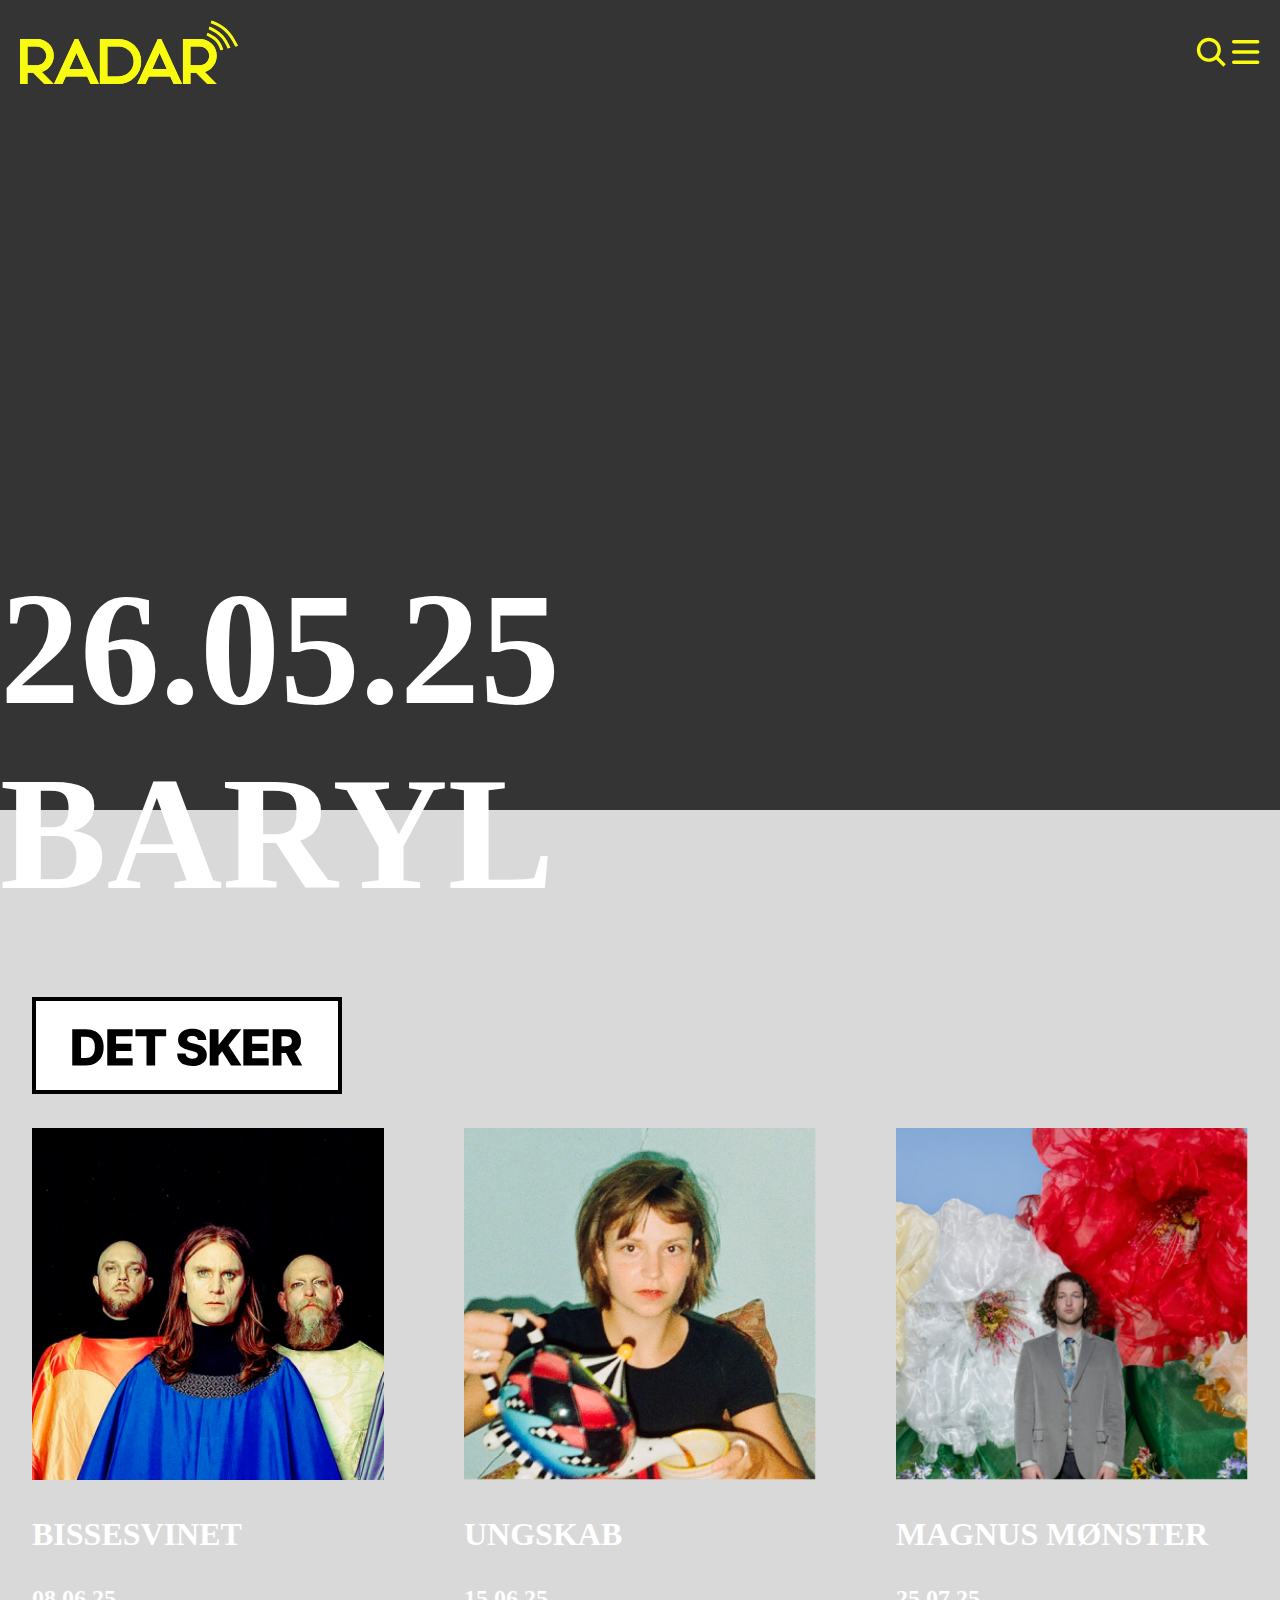
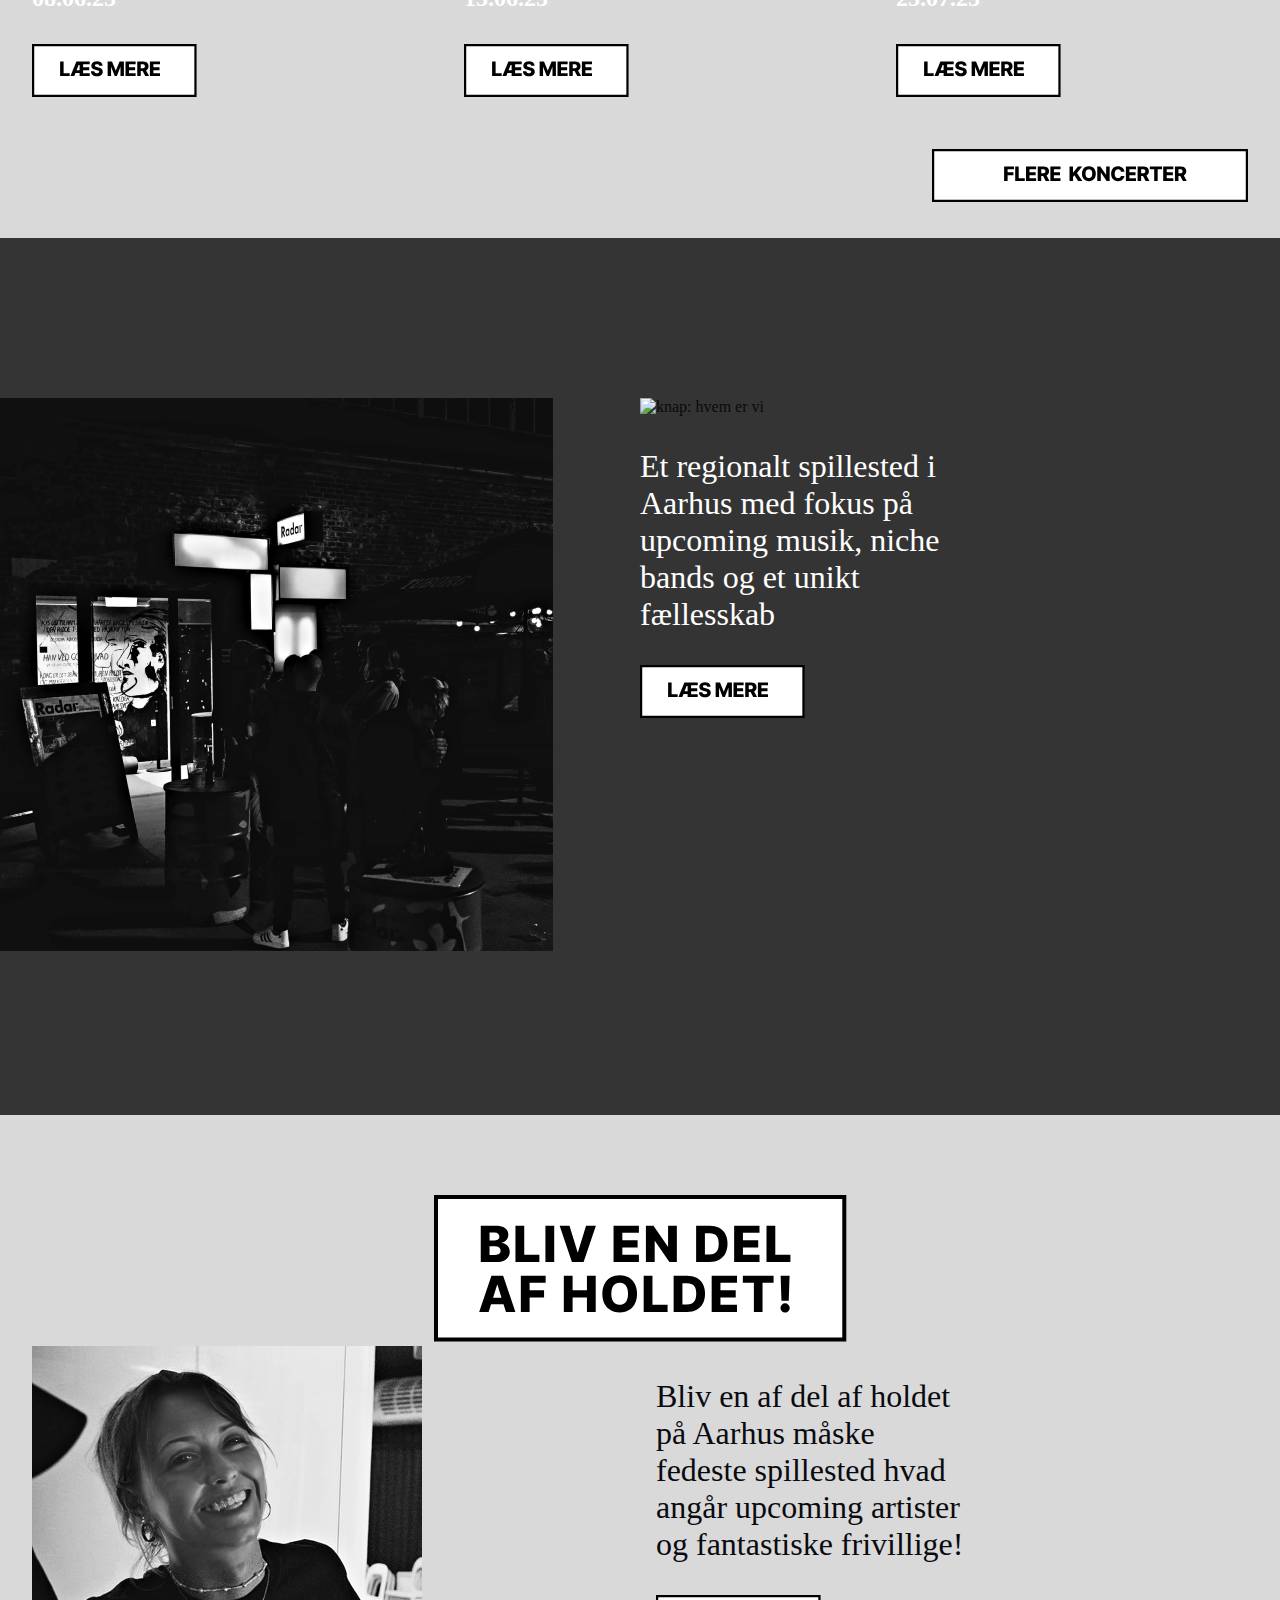
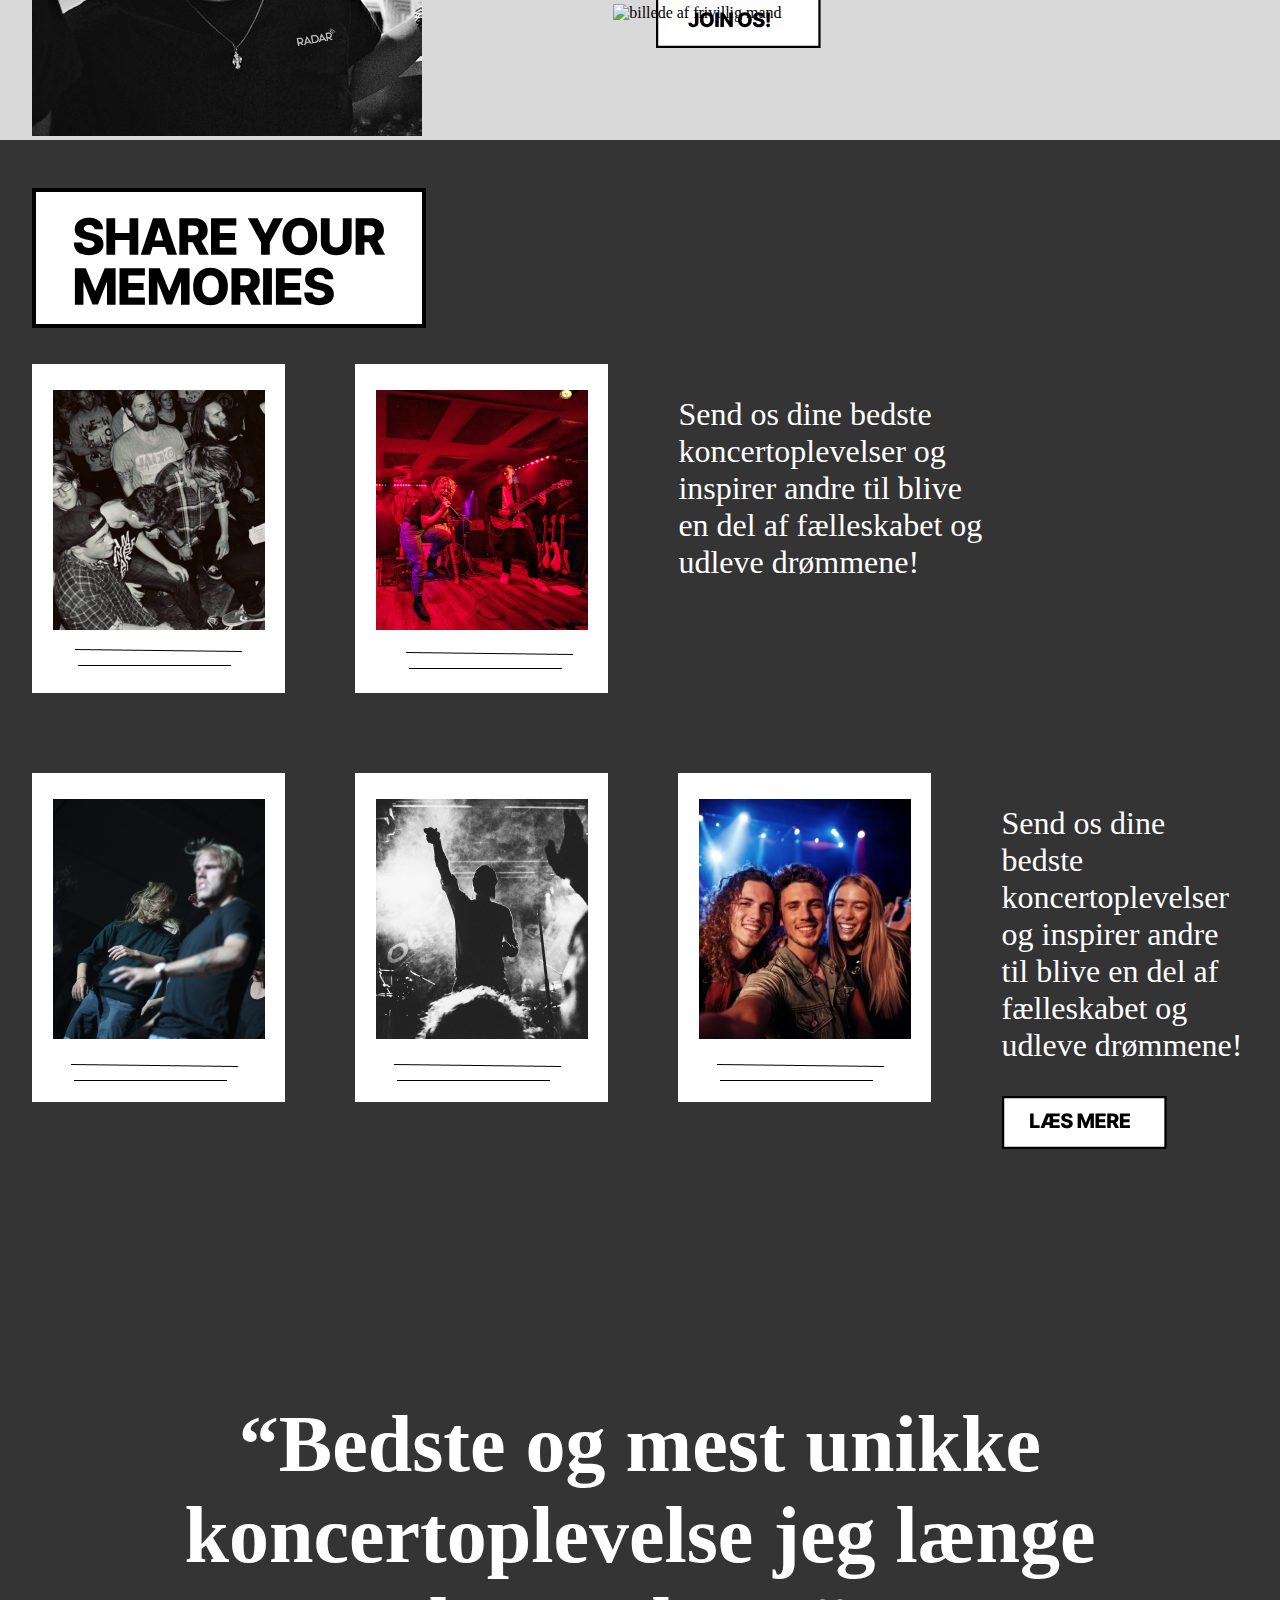
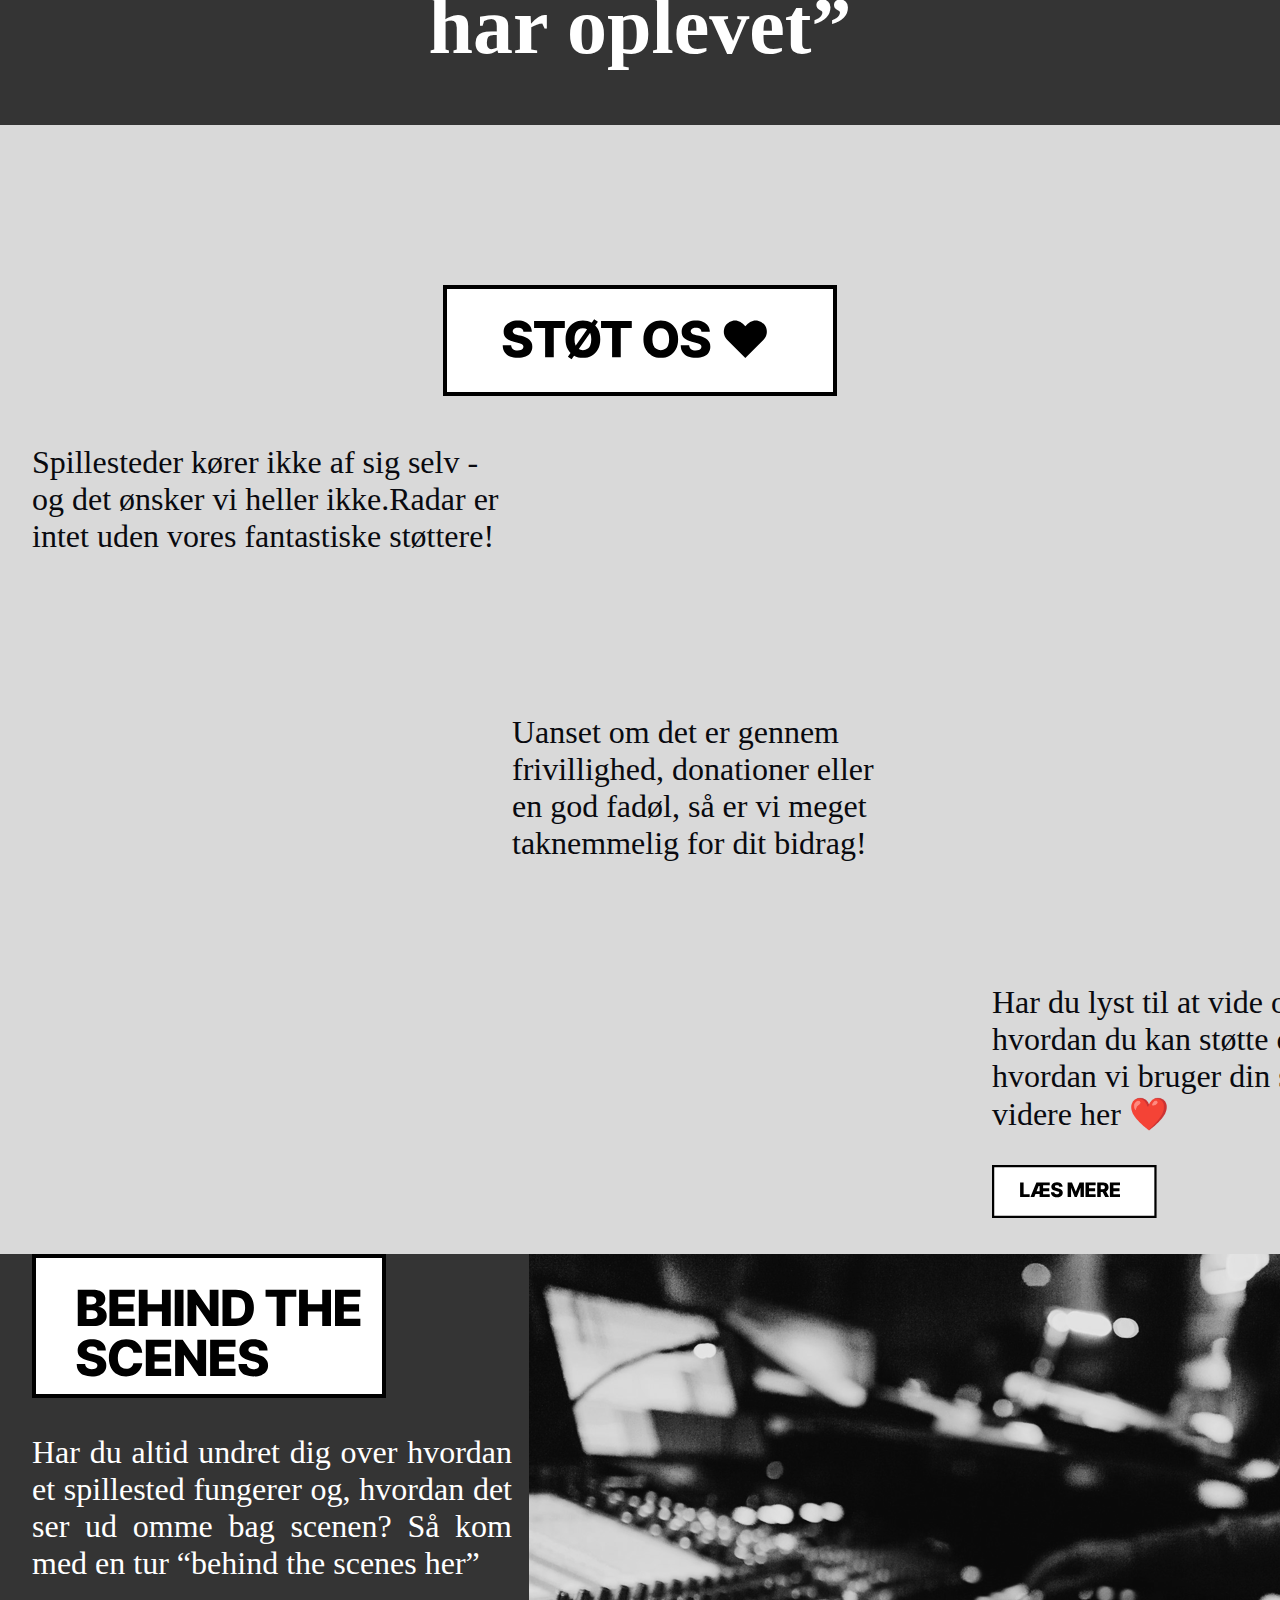
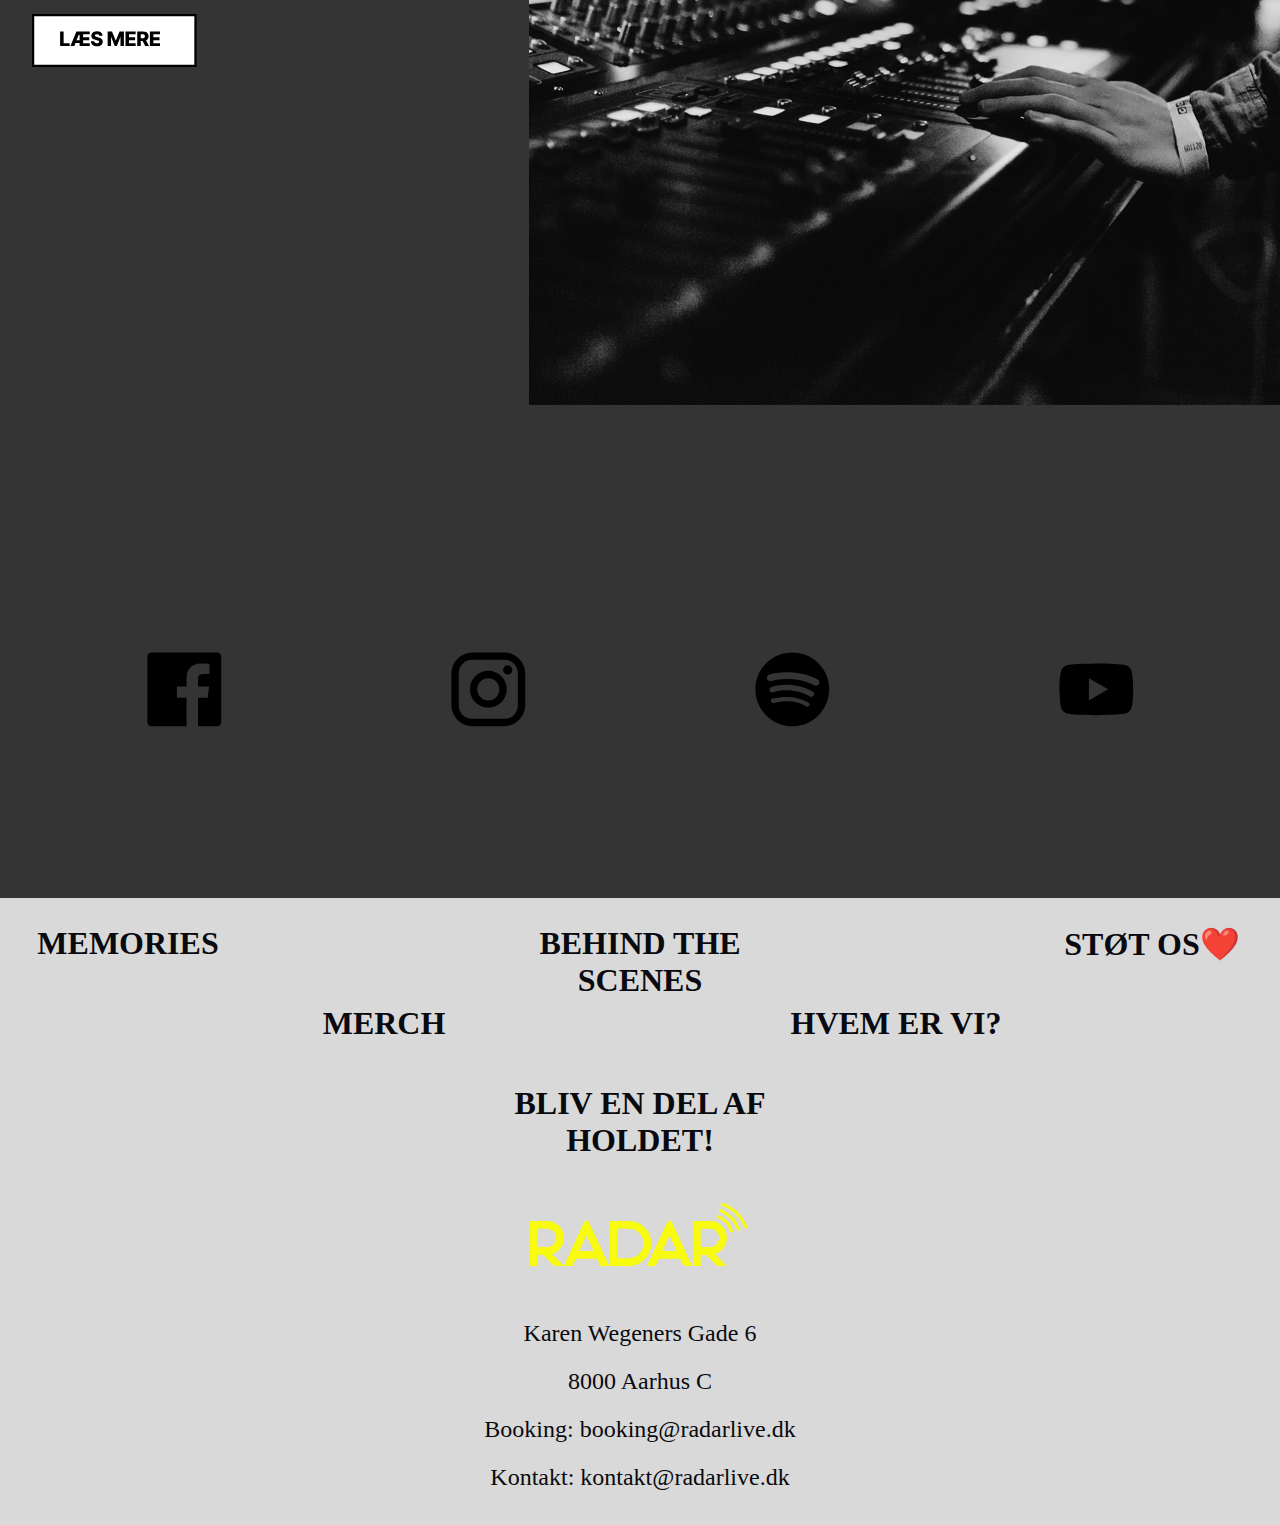
==== eksamensprojekt_radar/index.html @ d84f157a "update" ====
<!DOCTYPE html>
<html lang="da">
  <head>
    <meta charset="UTF-8" />
    <meta name="viewport" content="width=device-width, initial-scale=1.0" />
    <meta
      name="description"
      content="Radar er et regionalt spillested i Aarhus, hvor kultur, upcoming artister og niche bands mødes. På Radar skaber koncerter og frivillighed en stærk følelse af fællesskab, der bringer drømme til live. Oplev en unik scene, hvor både musik og frivillige bidrager til uforglemmelige oplevelser."
    />

    <!--Link to global stylesheet-->
    <link rel="stylesheet" href="css/global.css" />

    <!--Link to headder stylessheet for easier maintainability-->
    <link rel="stylesheet" href="css/header.css" />

    <!--Link to footer stylesheet for easier maintainability-->
    <link rel="stylesheet" href="css/footer.css" />

    <!--Link to local stylesheet-->
    <link rel="stylesheet" href="css/index.css" />
    <title>RADAR | FORSIDE</title>
  </head>

  <body>
    <!--Header-->
    <header>
      <a href="index.html" class="logo"
        ><img src="images/logo/logo_radar_stroke3.svg" alt="radar logo"
      /></a>

      <!--Checkboxes-->
      <input type="checkbox" name="search-bar" id="search-bar" />
      <input type="checkbox" id="menu-bar" />

      <!--Container for menu-icons-->
      <div class="funktioner_header">
        <label for="search-bar">
          <img src="images/icons/icon_search.svg" alt="ikon: search" />
        </label>

        <label for="menu-bar"
          ><img src="images/icons/icon_burgermenu.svg" alt="ikon: bugermenu"
        /></label>
      </div>

      <!--Searchbar-->
      <search class="searchbar">
        <h2>SEARCHBAR</h2>
        <form action="#kontakt" method="get">
          <input
            class="form_text"
            id="search"
            name="search"
            type="text"
            placeholder="Indtast section ID..."
          />
          <input class="button_submit" type="submit" />
        </form>
      </search>

      <!--Navbar-->
      <nav class="navbar">
        <ul>
          <li><a href="/index.html">Forside</a></li>
          <li><a href="/hvem.html">Hvem er vi?</a></li>
          <li><a href="/holdet.html">Bliv del af holdet</a></li>
          <li><a href="/memories.html">Memories</a></li>
          <li><a href="/stot.html">Støt os</a></li>
          <li><a href="/merch.html">Merch</a></li>
          <li><a href="/index.html#kontakt">Kontakt os</a></li>
        </ul>
      </nav>
    </header>

    <!--Main-->
    <main>
      <!-- SECTION 0 - Hero-->
      <section class="hero">
        <!--<img
          id="hero_img"
          src="images/landingpage/header-slides/Baryl_header.webp"
          alt="billede af bandet Baryl i sort/hvid"
        /> -->

        <div class="radar_logo">
          <img
            src="images/logo/logo_radar_stroke3.png"
            alt="Radar logo i gul centreret coverbilledet"
          />
        </div>
        <div class="hero_title">
          <h1>
            26.05.25 <br />
            BARYL
          </h1>
        </div>
      </section>

      <!-- SECTION 1 - Det sker-->
      <section class="detSker">
        <div class="margin_detSker">
          <div class="titleBox">
            <a href="#"
              ><h2>
                <img
                  src="images/buttons/button_detSker.svg"
                  alt="knap: de sker"
                /></h2
            ></a>
          </div>
          <div class="artist_container">
            <article class="artistbox">
              <img
                class="artist_img"
                src="images/landingpage/artist1-bissesvinet_336x336.webp"
                alt="Coverbillede af bandet Bissesvinet"
              />
              <div class="artistbox_txt">
                <h3>BISSESVINET</h3>
                <h4>08.06.25</h4>
              </div>
              <a href="#"
                ><img
                  class="button_hover"
                  src="images/buttons/button_laesmere.svg"
                  alt="knap: læs mere"
              /></a>
            </article>

            <article class="artistbox">
              <img
                class="artist_img"
                src="images/landingpage/artist2-ungskab_336x336.webp"
                alt="Coverbillede af bandet Ungskab"
              />
              <h3>UNGSKAB</h3>
              <h4>15.06.25</h4>
              <a href="#"
                ><img
                  class="button_hover"
                  src="images/buttons/button_laesmere.svg"
                  alt="knap: læs mere"
              /></a>
            </article>

            <article class="artistbox">
              <img
                class="artist_img"
                src="images/landingpage/artist3-magnusmonster_336x336.webp"
                alt="Coverbillede af bandet Bissesvinet"
              />
              <h3>MAGNUS MØNSTER</h3>
              <h4>25.07.25</h4>
              <a href="#"
                ><img
                  class="button_hover"
                  src="images/buttons/button_laesmere.svg"
                  alt=""
                />
              </a>
            </article>
          </div>

          <div class="artist_button">
            <a href="#"
              ><img
                src="images/buttons/button_flerekoncerter.svg"
                alt="knap: gå til oversigt over flere koncerter"
            /></a>
          </div>
        </div>
      </section>

      <!-- SECTION 2 - Hvem er vi?-->
      <section class="section_hvem">
        <div class="HvemErVi">
          <article class="article_hvem">
            <img
              src="images/landingpage/HvemErVi.webp"
              alt="sort/hvid billede af spillestedet Radars fasade"
            />
          </article>

          <article class="article_hvem">
            <div>
              <a href="#"
                ><img
                  src="/images/buttons/button_hvemErVi.svg"
                  alt="knap: hvem er vi"
              /></a>
            </div>

            <div class="hvem_txt">
              <p>
                Et regionalt spillested i Aarhus med fokus på upcoming musik,
                niche bands og et unikt fællesskab
              </p>
            </div>
            <div>
              <a href="#"
                ><img
                  src="images/buttons/button_laesmere.svg"
                  alt="knap: læs mere"
              /></a>
            </div>
          </article>
        </div>
      </section>

      <!-- SECTION 3 - Hvem er vi?-->
      <section class="section_holdet" id="hvem er vi">
        <div class="holdet_title">
          <a href="#"
            ><img
              src="images/buttons/button_blivDelAfHoldet.svg"
              alt="knap: bliv en del af holdet"
          /></a>
        </div>

        <div class="hold_grid">
          <article>
            <img
              class="background_frivillig"
              src="images/landingpage/holdet_lp/Firefly_frivillig1.webp"
              alt="billede af frivillig kvinde"
            />
            <img
              class="overlay_frivillig"
              src="images/landingpage/holdet_lp/Firefly_frivillig2.webp"
              alt="billede af frivillig mand"
            />
          </article>

          <article>
            <div class="hold_txt">
              <p>
                Bliv en af del af holdet på Aarhus måske fedeste spillested hvad
                angår upcoming artister og fantastiske frivillige!
              </p>
            </div>
            <div>
              <a href="#"
                ><img
                  class="button_hover"
                  src="images/buttons/button_joinOs.svg"
                  alt="knap: join os!"
              /></a>
            </div>
          </article>
        </div>
      </section>

      <!-- SECTION 4 - Memories-->
      <section class="section_memories">
        <article>
          <img
            src="images/buttons/button_shareYourMemories.svg"
            alt="titel: share your memories"
          />
        </article>

        <article class="polaroid_container1">
          <img
            src="images/landingpage/memories_lp/polaroid1.webp"
            alt="polaroidbillede af metalkoncert"
          /><img
            src="images/landingpage/memories_lp/polaroid2.webp"
            alt="polaroidbillede af koncertminde med rødt lys"
          />
          <div class="memories_txt">
            <p>
              Send os dine bedste koncertoplevelser og inspirer andre til blive
              en del af fælleskabet og udleve drømmene!
            </p>
          </div>
        </article>

        <article class="polaroid_container2">
          <img
            src="images/landingpage/memories_lp/polaroid3.webp"
            alt="polaroidbillede af koncertminde"
          /><img
            src="images/landingpage/memories_lp/polaroid4.webp"
            alt="polaroidbillede af koncertminde"
          /><img
            src="images/landingpage/memories_lp/polaroid5.webp"
            alt="polaroidbillede af koncertminde"
          />
          <div class="memories_txt">
            <p>
              Send os dine bedste koncertoplevelser og inspirer andre til blive
              en del af fælleskabet og udleve drømmene!
            </p>
            <a href="#"
              ><img
                class="button_hover"
                src="images/buttons/button_laesmere.svg"
                alt="knap: læs mere"
            /></a>
          </div>
        </article>
      </section>

      <!-- SECTION BREAK - Memory quote-->
      <section class="section_memQuote">
        <div class="memory_quote">
          <h1>
            “Bedste og mest unikke <br />
            koncertoplevelse jeg længe <br />
            har oplevet”
          </h1>
        </div>
      </section>

      <!-- SECTION 5 - Støt os-->
      <section class="section_stot">
        <article class="stot_title">
          <img src="images/buttons/button_stotOs.svg" alt="titel: støt os ❤️" />
        </article>
        <div class="stot_grid">
          <article class="stot_article1">
            <p class="stot_text1">
              Spillesteder kører ikke af sig selv - og det ønsker vi heller
              ikke.Radar er intet uden vores fantastiske støttere!
            </p>
          </article>

          <article class="grid_article2">
            <p class="stot_text2">
              Uanset om det er gennem frivillighed, donationer eller <br />en
              god fadøl, så er vi meget taknemmelig for dit bidrag!
            </p>
          </article>

          <article class="grid_article3">
            <div class="button_txt_container">
              <p class="stot_text3">
                Har du lyst til at vide omkring hvordan du kan støtte os, men
                også hvordan vi bruger din støtte, så læs videre her ❤️
              </p>
              <a href="#"
                ><img
                  class="button_hover"
                  src="images/buttons/button_laesmere.svg"
                  alt="knap: læs mere"
              /></a>
            </div>
          </article>
        </div>
      </section>

      <section class="grid_behind">
        <article>
          <div>
            <img
              src="images/buttons/button_behindTheScenes.svg"
              alt="titel: behind the scenes"
            />
          </div>
          <div class="behind_txt">
            <p>
              Har du altid undret dig over hvordan et spillested fungerer og,
              hvordan det ser ud omme bag scenen? Så kom med en tur “behind the
              scenes her”
            </p>
          </div>
          <div>
            <img
              src="images/buttons/button_laesmere.svg"
              alt="knap: læs mere"
            />
          </div>
        </article>

        <article class="behind_margin">
          <img
            src="images/landingpage/BehindTheScenes_1x1.webp"
            alt="billede: behind the scenes"
          />
        </article>
      </section>
    </main>

    <!--Footer-->
    <footer>
      <section class="grid_soMe">
        <div class="soMe_center">
          <a href="https://www.facebook.com/radarlive">
            <img src="images/icons/icon_facebook.svg" alt="ikon: facebook"
          /></a>
        </div>

        <div class="soMe_center">
          <a href="https://www.instagram.com/radarlive/"
            ><img src="images/icons/icon_instagram.svg" alt="ikon: instagram"
          /></a>
        </div>

        <div class="soMe_center">
          <a href="https://open.spotify.com/user/radarlive"
            ><img src="images/icons/icon_spotify.svg" alt="ikon: spotify"
          /></a>
        </div>

        <div class="soMe_center">
          <a href="https://www.youtube.com/@radarliverec"
            ><img src="images/icons/icon_youtube.svg" alt="ikon: spotify"
          /></a>
        </div>
      </section>

      <section class="subpages_footer">
        <a class="grid_memories" href="/memories.html"><h2>MEMORIES</h2></a>

        <a class="grid_behind_footer" href="/behind.html"
          ><h2>BEHIND THE SCENES</h2></a
        >

        <a class="grid_stot" href="/stot.html"><h2>STØT OS❤️</h2></a>

        <a class="grid_merch" href="/merch.html"><h2>MERCH</h2></a>

        <a class="grid_hvem" href="/hvem.html"><h2>HVEM ER VI?</h2></a>

        <a class="grid_holdet" href="/holdet.html"
          ><h2>BLIV EN DEL AF HOLDET!</h2></a
        >
      </section>

      <section class="info_footer" id="kontakt">
        <div class="grid_info">
          <div>
            <a href="/index.html"
              ><img
                src="images/logo/logo_radar_stroke3 copy.svg"
                alt="logo Radar"
            /></a>
          </div>

          <div>
            <p>
              Karen Wegeners Gade 6 <br />
              8000 Aarhus C <br />
              Booking: booking@radarlive.dk
              <br />
              Kontakt: kontakt@radarlive.dk
            </p>
          </div>
        </div>
      </section>
    </footer>
  </body>
</html>
---- eksamensprojekt_radar/css/global.css ----
/*Color Variables*/

:root{
    --textWhite: #ffff;
    --backgroundGrey: #343434;
    --sortish: #090a0f;
    --merchbox: #BBB7B7;
    --footer: #D9D9D9;
    --radargul: #f8fa10;
    --kulsort: #000;
}

/*Fonts*/
@font-face {
    font-family: "title_rockstar";
    src: url(/fonts/Rockstar-ExtraBold.otf);
}

h1{
    font-family: "title_rockstar";
    color: var(--textWhite);
}

h2{;
    width: 15%;
    height: auto;
    font-family: 'title_rockstar';
    font-size: 2rem;
}

h3{
    font-size: 2rem;
}

h4{
    font-size: 1.5rem;
}
h3,h4{
    color: var(--textWhite);
    font-family: 'title_rockstar';
}
p{
    font-family: 'title_rockstar';
    color: var(--textWhite);
    font-size: 2rem;
}
/*Background*/
body{
    width: 100%;
    background-color: var(--backgroundGrey);
    margin: 0;
    scroll-behavior: smooth;
}
main{
    width: 100%;
    margin: 0;
}

section{
    box-sizing: border-box;
    margin-left: 2rem;
    margin-right: 2rem;
    padding-top: 10rem;
    overflow: hidden;
    
}

/*Links*/
a{
    text-decoration: none;
    color: var(--sortish);
}
---- eksamensprojekt_radar/css/header.css ----
/*Color Variables*/

:root{
    --textWhite: #ffff;
    --backgroundGrey: #343434;
    --sortish: #090a0f;
    --merchbox: #BBB7B7;
    --footer: #D9D9D9;
    --radargul: #f8fa10;
    --kulsort: #000;
}

/*Fonts*/
@font-face {
    font-family: "title_rockstar";
    src: url(/fonts/Rockstar-ExtraBold.otf);
}

/*Header*/
header{
    width: 100%;
    height: auto;
    margin: 0;
    box-sizing: border-box;
    position: fixed;
    top: 0;
    left: 0;
    right: 0;
    display: flex;
    justify-content: space-between;
    align-content:center;
    z-index: 100;
    color: white;
}

.logo_header{

}

.funktioner_header{
    display: flex;
    justify-content: flex-end; /* Aligns content to the right */
    align-items: center; /* Centers content vertically */
    z-index: 101;
}

header img{
    cursor: pointer;
}
/*
display: flex;
    align-items: center;
    justify-content: space-between;
*/

/*Searchbar*/
    .searchbar{
    }
    /*Styling af menupunkter*/
    .searchbar ul{
        list-style: none;
    }
    /*Ændring af flex*/
    .searchbar{
        position: relative;
        float: left;
        text-align: center;
    }

    .searchbar h2{
        font-size: 40px;
    }
    /*Styling af links*/
    .searchbar a{
        text-decoration: none;
        text-align: center;
        font-size: 40px;
        padding: 18px;
        color: #ffffff;
        display: block;
        font-family: 'title_rockstar';

    }
    .searchbar form{
        text-decoration: none;
        text-align: center;
        font-size: 40px;
        padding: 18px;
        color: #ffffff;
        display: block;
        font-family: 'title_rockstar';
        transform: scale(1.5);
    }

    #search-bar {
        display: none;
    }
    #search-bar:checked ~ .searchbar {
        display: block;
    }
    /*Fjernelse af dropdown menu ved click*/
    #close-menu {
        display: none;
    }

    @media(max-width:8800px){
    
        header .searchbar{
            position: absolute;
            top: 100%;
            left:0;
            right:0;
            background: #4848488d;
            display: none;
            width: 100vw;
            height: 100vh;
        }

        header .searchbar ul li {
            width: 100%;
        }

        header .searchbar ul li ul {
            position: relative;
            width: 100%;
        }

        header .searchbar ul li ul li {
            background: #fafafa;
        }

        header .searchbar ul li ul li ul {
            width: 100%;
            left:0;
        }

        #search-bar:checked ~ .searchbar {
            display: block;
        }

    }

/*Styling af submit button*/
    .button_submit{
        background-color: var(--textWhite);
        font-family: "title_rockstar";
        width: 6rem;
        height: 2rem;
    }
    .button_submit:hover{
        background-color: var(--radargul);
        cursor: pointer;
    }

/*Styling af searchbar-felt*/
    .form_text{
        width: 10rem;
        height: 2rem;
        font-family: "title_rockstar";
        letter-spacing: 1px;
        border: #000;
        border-radius: 1px;
        background-color: var(--textWhite);
        text-align: center;
    }

/*Navbar - dropdown menu*/
    /*Styling af menupunkter*/
    .navbar ul{
        list-style: none;
    }
    /*Ændring af flex*/
    .navbar ul li{
        position: relative;
        float: left;
    }
    /*Styling af links*/
    .navbar ul li a{
        text-decoration: none;
        text-align: center;
        font-size: 40px;
        padding: 18px;
        color: #ffffff;
        display: block;
        font-family: 'title_rockstar';
    }

    #menu-bar {
        display: none;
    }

    #menu-bar:checked ~ .navbar {
        display: block;
    }
    /*Fjernelse af dropdown menu ved click*/
    #close-menu {
        display: none;
    }

    @media(max-width:8800px){


        header {
            padding: 20px;
        }
        
        

        header .navbar{
            position: absolute;
            top: 100%;
            left:0;
            right:0;
            background: #4848488d;
            display: none;
            width: 100vw;
            height: 100vh;
        }

        header .navbar ul li {
            width: 100%;
        }

        header .navbar ul li ul {
            position: relative;
            width: 100%;
        }

        header .navbar ul li ul li {
            background: #fafafa;
        }

        header .navbar ul li ul li ul {
            width: 100%;
            left:0;
        }

        #menu-bar:checked ~ .navbar {
            display: block;
        }

    }




/*Indkøbskurv*/

/*
.navbar{
    display: grid;
    grid-template-columns: 1fr 1fr;
    grid-template-row: 1;
    position: fixed;
    width: 100%;
    height: 3rem;
    z-index: 30;
}

.nav_icons{
    display: flex;
    justify-content: right;
    height: 2rem;
}
*/
---- eksamensprojekt_radar/css/footer.css ----
/*Color Variables*/

:root{
    --textWhite: #ffff;
    --backgroundGrey: #343434;
    --sortish: #090a0f;
    --merchbox: #BBB7B7;
    --footer: #D9D9D9;
    --radargul: #f8fa10;
    --kulsort: #000;
}

/*Fonts*/
@font-face {
    font-family: "title_rockstar";
    src: url(/fonts/Rockstar-ExtraBold.otf);
}
h2{
    width: auto;
}

/*FOOTER*/

footer{
    display: block;
    font-family: "title_rockstar";
}

    /*Grid SoMe*/
    .grid_soMe{
        display: grid;
        grid-template-columns: 1fr 1fr 1fr 1fr;
        grid-template-rows: auto;
        height: auto;
        max-width: 100%;
        row-gap: 0rem;
        column-gap: 0rem;
        padding-top: 15rem;
        padding-bottom: 10rem;
        box-sizing: border-box;
        overflow: hidden;
    }

    .soMe_center{
        display: flex;
        justify-content: center;
    }

    /*Subpages_footer*/
    .subpages_footer{
        background-color: var(--footer);
        width: 100%;
        height: auto;
        margin: 0;
        padding-bottom: 1rem;
        padding-top: 0;
        display: grid;
        grid-template-columns: 1fr 1fr 1fr 1fr 1fr;
        grid-template-rows: 5rem 5rem 5rem;
        text-align: center;
    }

    /*Grid positioning for subpages*/

    .grid_memories{
        grid-row: 1;
        grid-column: 1;
    }

    .grid_behind_footer{
        grid-row: 1;
        grid-column: 3;
    }

    .grid_stot{
        grid-row: 1;
        grid-column: 5;
    }

    .grid_merch{
        grid-row: 2;
        grid-column: 2;
    }

    .grid_hvem{
        grid-row: 2;
        grid-column: 4;
    }

    .grid_holdet{
        grid-row: 3;
        grid-column: 3;
    }

    /*Information*/
    .info_footer{
        background-color: var(--footer);
        width: 100%;
        padding-top: 3rem;
        color: var(--sortish);
        margin: 0;
    }

    .grid_info{
        display: grid;
        grid-template-columns: 1;
        grid-template-rows: auto;
        justify-content: center;
        text-align: center;
        line-height: 3rem;
    }
    footer p{
        color: var(--sortish);
        font-size: 1.5rem;
    }
---- eksamensprojekt_radar/css/index.css ----
/*Color Variables*/

:root{
    --textWhite: #ffff;
    --backgroundGrey: #343434;
    --sortish: #090a0f;
    --merchbox: #BBB7B7;
    --footer: #D9D9D9;
    --radargul: #f8fa10;
    --kulsort: #000;
}

/*hero section */

    .hero{
        width: 100vw;
        height: 90vh;
        background-color: rgba(250, 235, 215, 0);
        overflow: hidden;
        background-image: url(/images/landingpage/header-slides/Baryl_header.webp);
        background-position: center;
        background-size:cover;
        size: 100%;
        margin-left: 0;
    }
    #hero_img{
        width: 100vw;
        height: auto;
    }

    .radar_logo{
        display: flex;
        justify-content: center;
        position: relative;
        bottom: 50vh;
    }
    .hero_title{
        height: 50%;
        display: block;
        font-size: 5rem;
        position: absolute;
        bottom: 0%;
        left: 0%;
    }

/*Seciton 1 - Det sker*/
    /*Section "detSker"*/
    .detSker{
        display: block;
        max-width: 100%;
        background-color: var(--footer);
        margin: 0;
        
    }

    .margin_detSker{
        margin-left: 2rem;
        margin-right: 2rem;
        margin-bottom: 2rem;
    }
    .artist_container{
        /*brug grid i stedet! Regn det ud!*/
        display: grid;
        grid-template-columns: 1fr 1fr 1fr;
        grid-template-rows: auto;
        max-width: 100%;
        height: auto;
        row-gap: 5rem;
        column-gap: 5rem;
    }

    /*Artist boxes*/
    .artistbox{
        width: 100%;
        height: auto;
        background-color: rgba(250, 235, 215, 0);
        /*overflow-x: hidden;*/
    }

    .artist_img{
        width: 100%;
        height: auto;
        object-fit: cover;
    }
    .artist_button{
        display: flex;
        justify-content: right;
        padding-top: 3rem;
    }
    .artistbox_txt{
        width: 60%;
    }

/*Section 2 - Hvem er vi?*/
    .section_hvem{
        margin: 0;
        padding-bottom: 10rem;
    }

    /* flex section*/
    .HvemErVi{
        display: flex;

    }

    /* Hvem er vi - articles*/
    .article_hvem{
        width: 50%;
    }
    /*Hvem er vi - texbox*/
    .hvem_txt{
        width: 50%;
    }

/*Buttons*/

    .button_hover:hover{
        transform: scale(1.1);
            transition: 0.3s;
    }

    /*Links*/
        a:hover{
            transform: scale(1.1);
            transition: 0.3s;
        }


/*Section 3 - Bliv del af holdet*/
        /*section flex*/
        .section_holdet{
            display: block;
            padding-top: 5rem;
            background-color: var(--footer);
            margin: 0;
        }
        .section_holdet p {
            color: var(--sortish);
        }

        .hold_grid{
            display: grid;
            grid-template-columns: 1fr 1fr;
            margin-left: 2rem;
        }
        /*Holdet - texbox*/
        .hold_txt{
            width: 50%;
        }

        /*Picture overlay for "bliv del af holdet"*/
        .background_frivillig{
            position: relative;
            top: 0;
            z-index: 1;
        }

        .overlay_frivillig{
            position: relative;
            top: -30%;
            left: 30%;
            z-index: 2;
        }

        /*Holdet_title*/
        .holdet_title{
            display: flex;
            justify-content: center;
        }

/*Section 4 - Memories*/
        .section_memories{
                display: block;
                margin-left: 2rem;
                margin-right: 2rem;
                margin-bottom: 2rem;
                margin-top: -7rem;
        }

        /*Textbox*/
        .memories_txt{
            width: 50%;
        }

        /*Polariod container*/
        .polaroid_container1{
            display: grid;
            grid-template-columns: 20% 20% 50%;
            grid-template-rows: auto;
            max-width: 100%;
            height: auto;
            row-gap: 5rem;
            column-gap: 5rem;
            padding-top: 2rem;

        }
        .polaroid_container2{
            display: grid;
            grid-template-columns: 20% 20% 20% 40%;
            grid-template-rows: auto;
            max-width: 100%;
            height: auto;
            row-gap: 5rem;
            column-gap: 5rem;
            padding-top: 5rem;
        }

        /*Memory quote - section */

        .section_memQuote{
            display: flex;
            justify-content: center;

        }
        .memory_quote{
            width: 70rem;
            
        }
        .memory_quote h1{
            font-size: 5rem;
            text-align: center;
        }

/*Section 5 - Støt os*/
        /*Title*/
        .stot_title{
            display: flex;
            justify-content: center;
        }

        /*Textboxes*/
        .stot_text1{
            width: 30rem;

        }
        .stot_text2{
            width: 30rem;
        }
        .stot_text3{
            width: 30rem;
        }

        /*Textbox grid*/
        .section_stot{
            background-color: var(--footer);
            margin: 0;
        }

        .section_stot p{
            color: #090a0f;
        }
        .stot_grid{
            display: grid;
            grid-template-columns: 1fr 1fr 1fr;
            grid-template-rows: 1fr 1fr 1fr;
            height: auto;
            max-width: 100%;
            row-gap: 0rem;
            column-gap: 0rem;
            padding-top: 1rem;
            box-sizing: border-box;
            margin-left: 2rem;
            margin-right: -20rem;
            margin-bottom: 2rem;
        }

        .grid_article2{
            grid-row: 2; /* Places the div in the second row */
            grid-column: 2; /* Places the div in the second column */
        }
        .grid_article3{
            grid-row: 3; /* Places the div in the second row */
            grid-column: 3; /* Places the div in the second column */
        }

/*Section 6 - Behind the scenes*/

        /*Grid på section*/
        .grid_behind{
            display: grid;
            grid-template-columns: 1fr 1fr;
            grid-template-rows: auto;
            height: auto;
            max-width: 100%;
            row-gap: 0rem;
            column-gap: 0rem;
            padding-top: 10rem;
            box-sizing: border-box;
            overflow: visible;
            padding-top: 0rem;
        }

        /*Section remove margin-right*/
        .behind_margin{
            display: flex;
            overflow: visible;
            width: 100%;
            height: auto;
            margin-right: -2rem;
        }
        /*Textbox behind*/
        .behind_txt{
            width: 30rem;
            text-align: justify;
        }
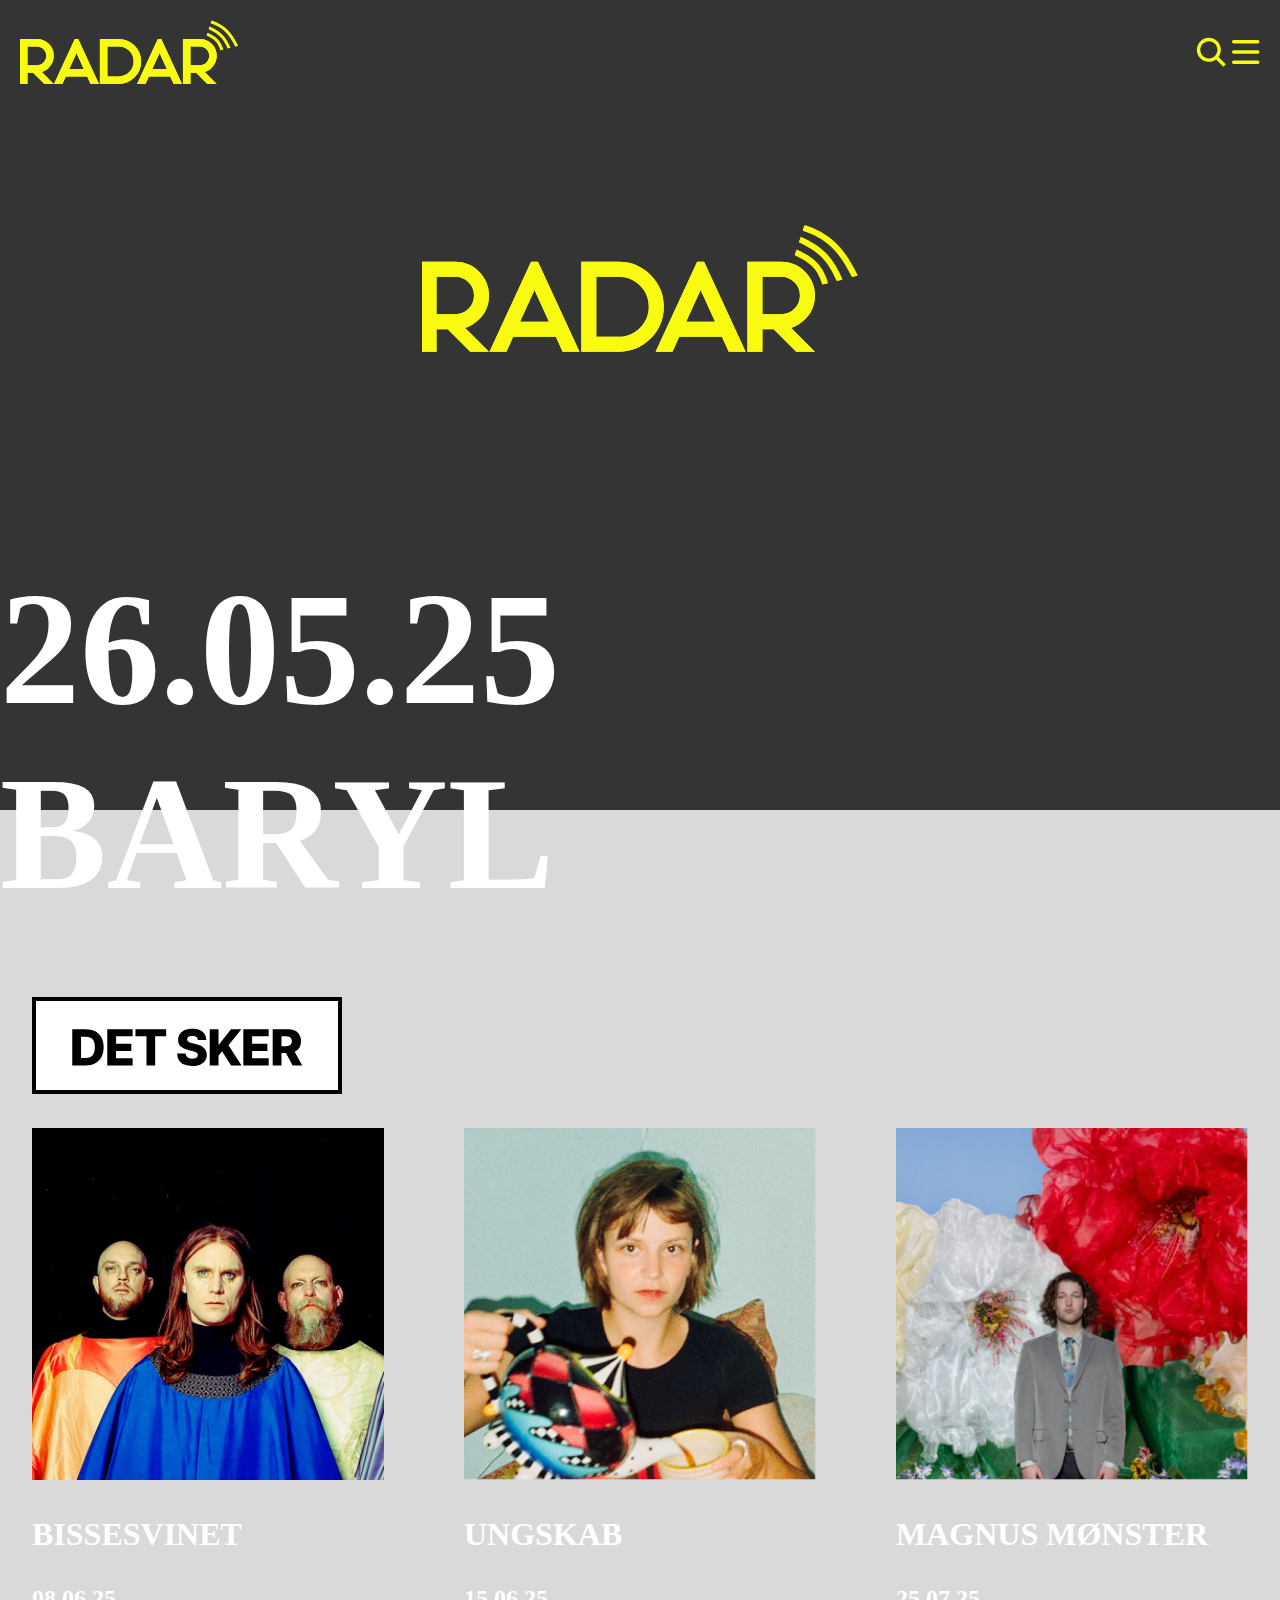
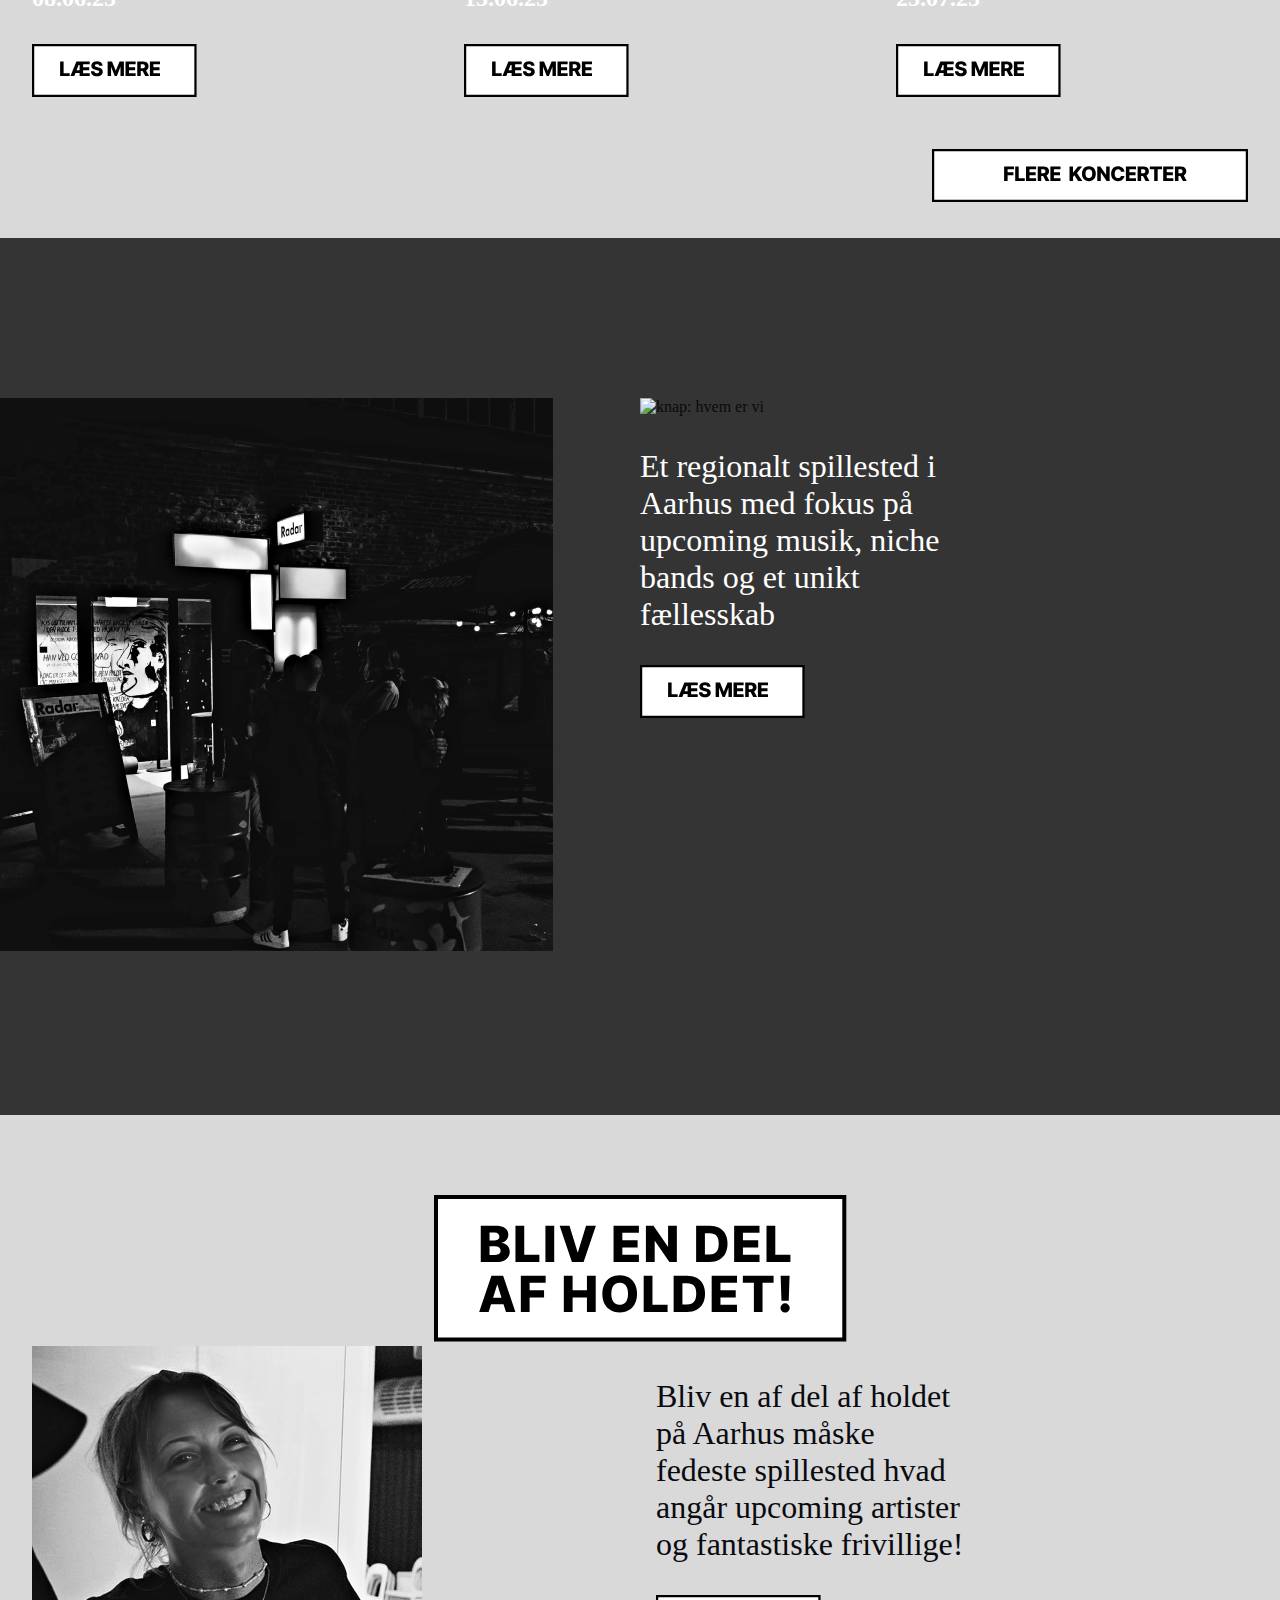
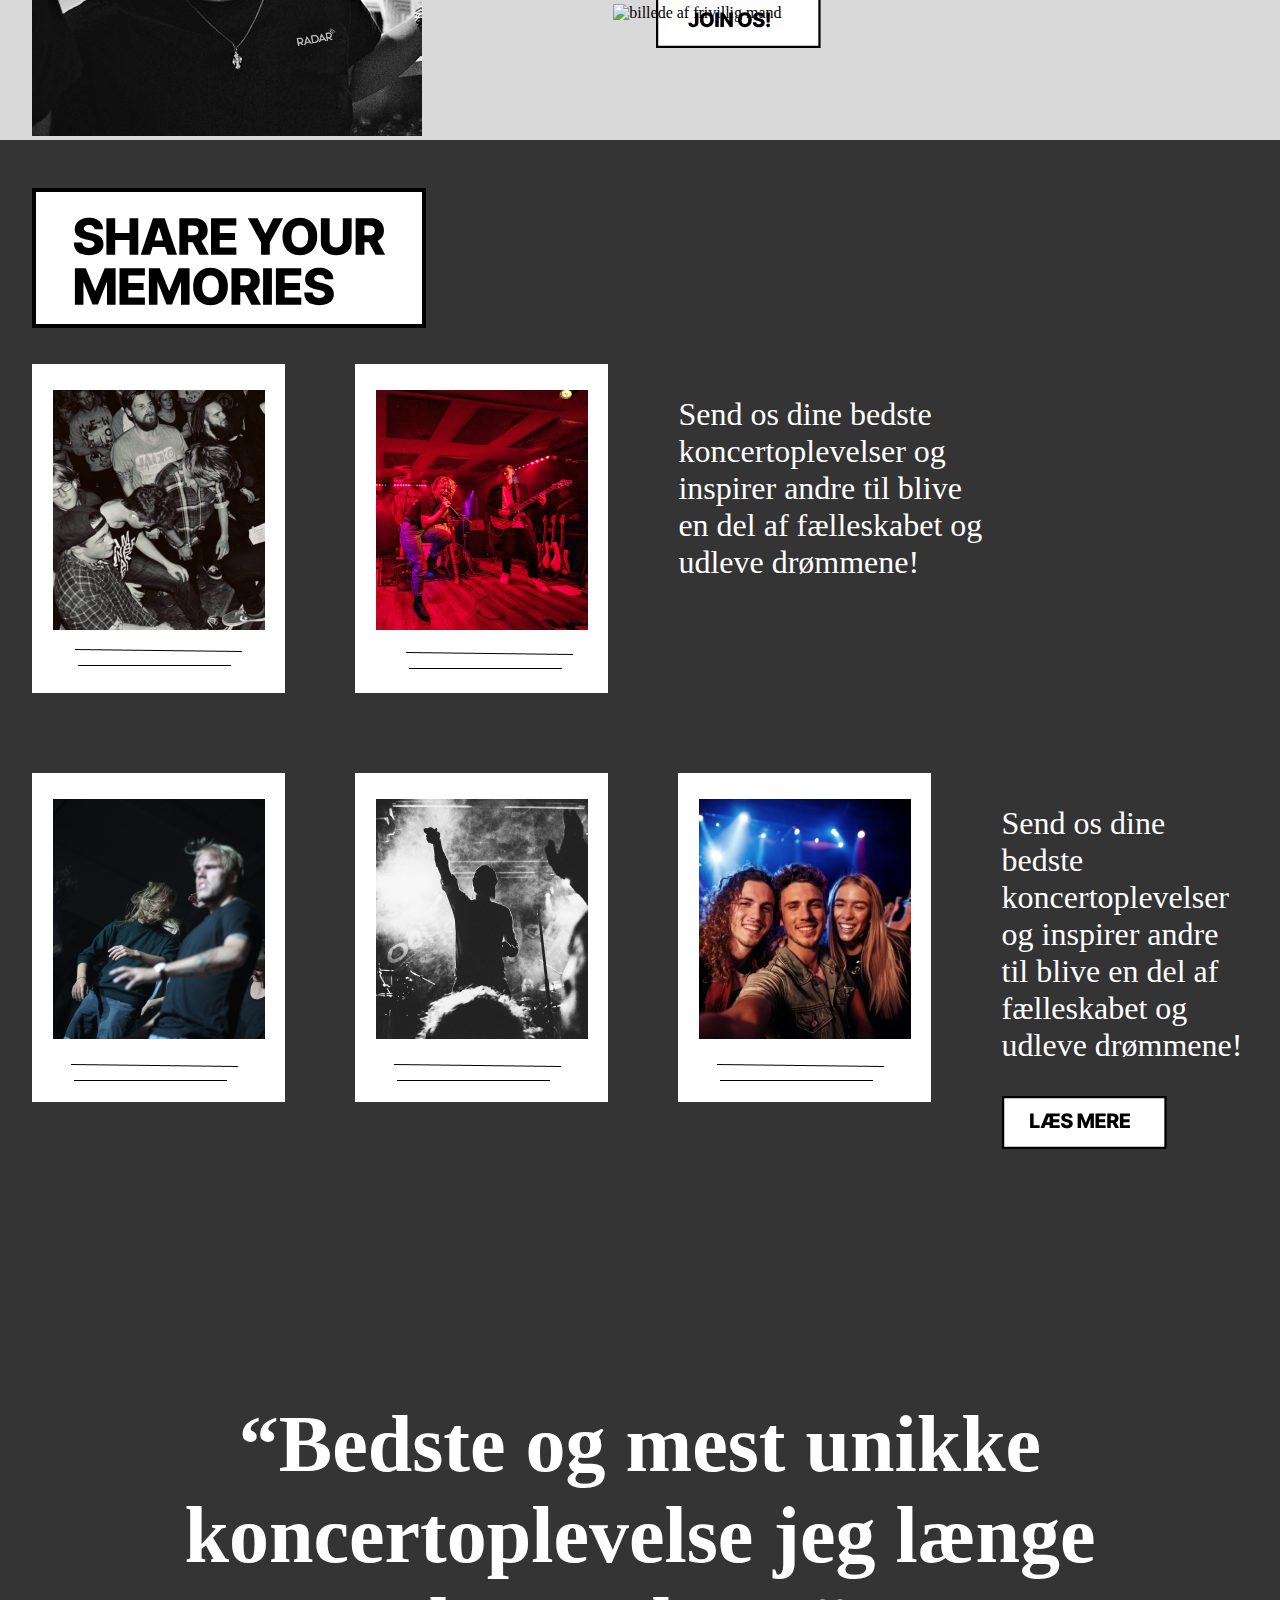
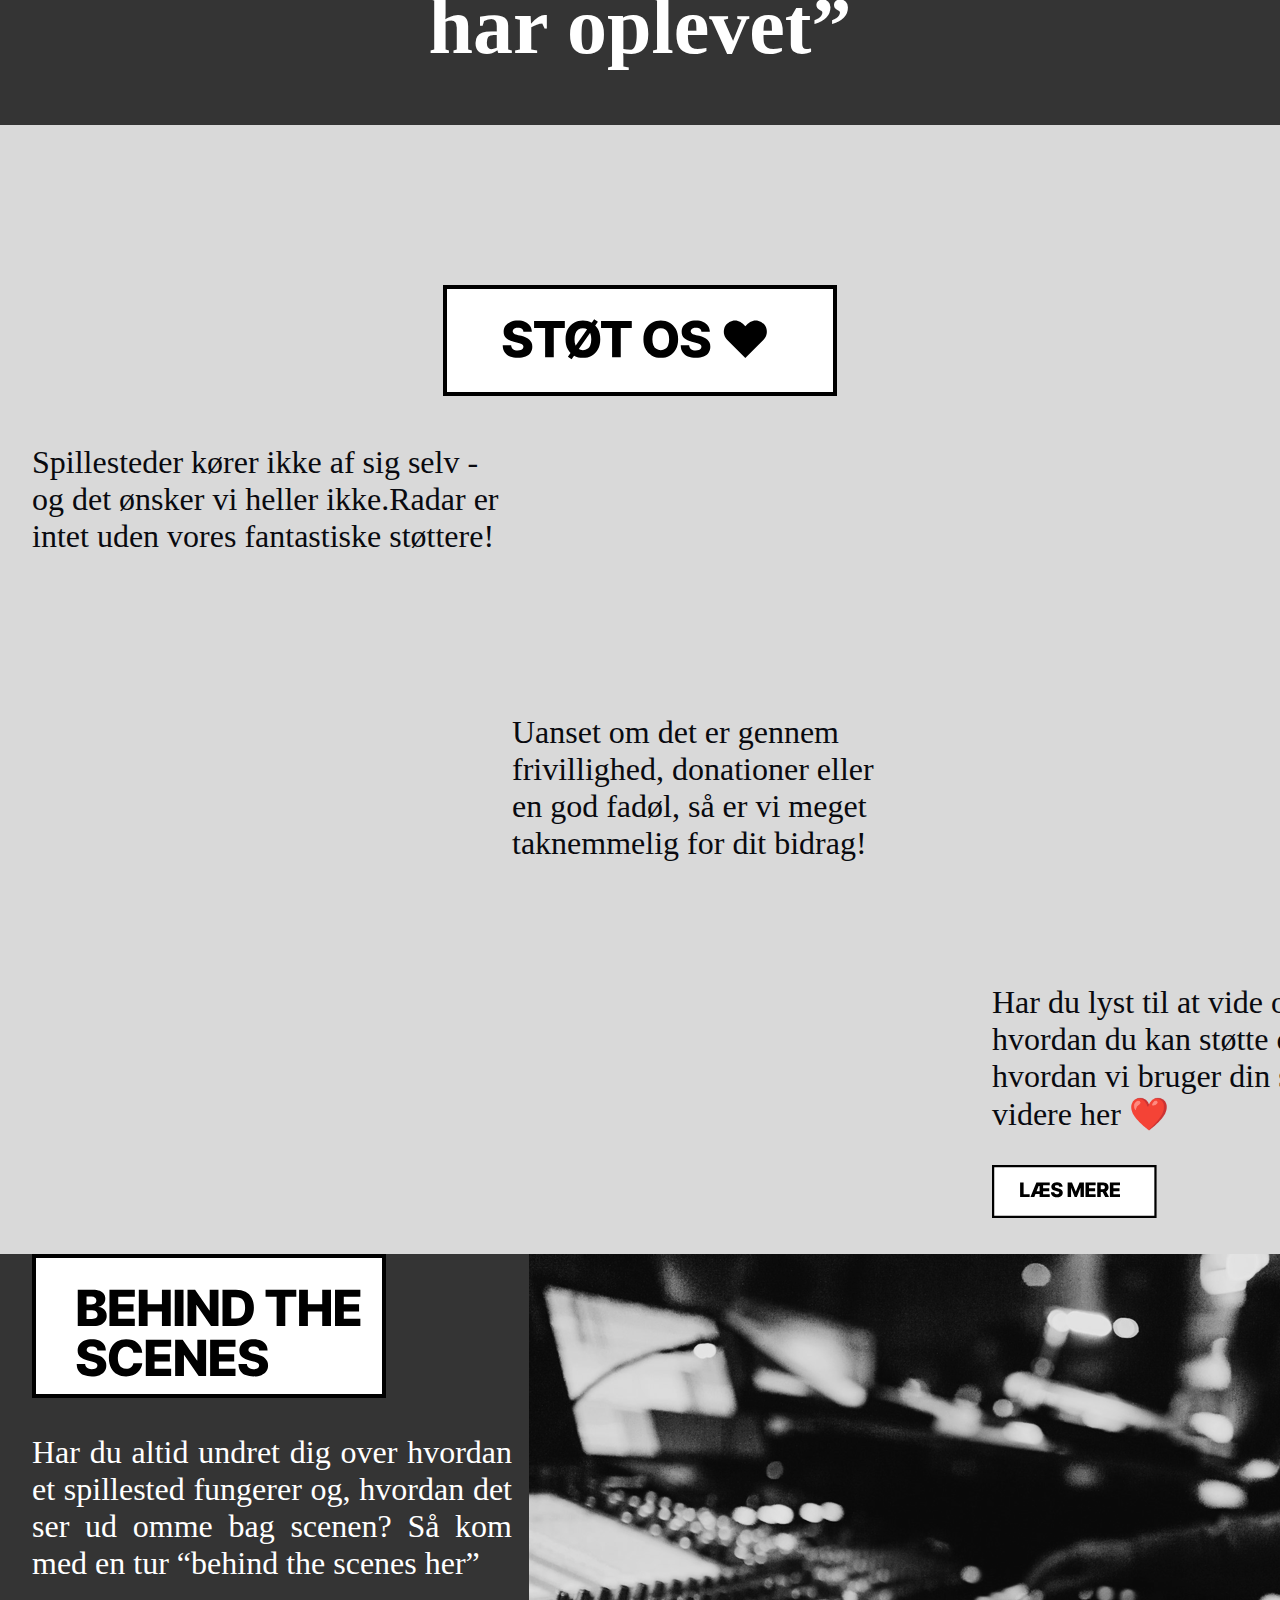
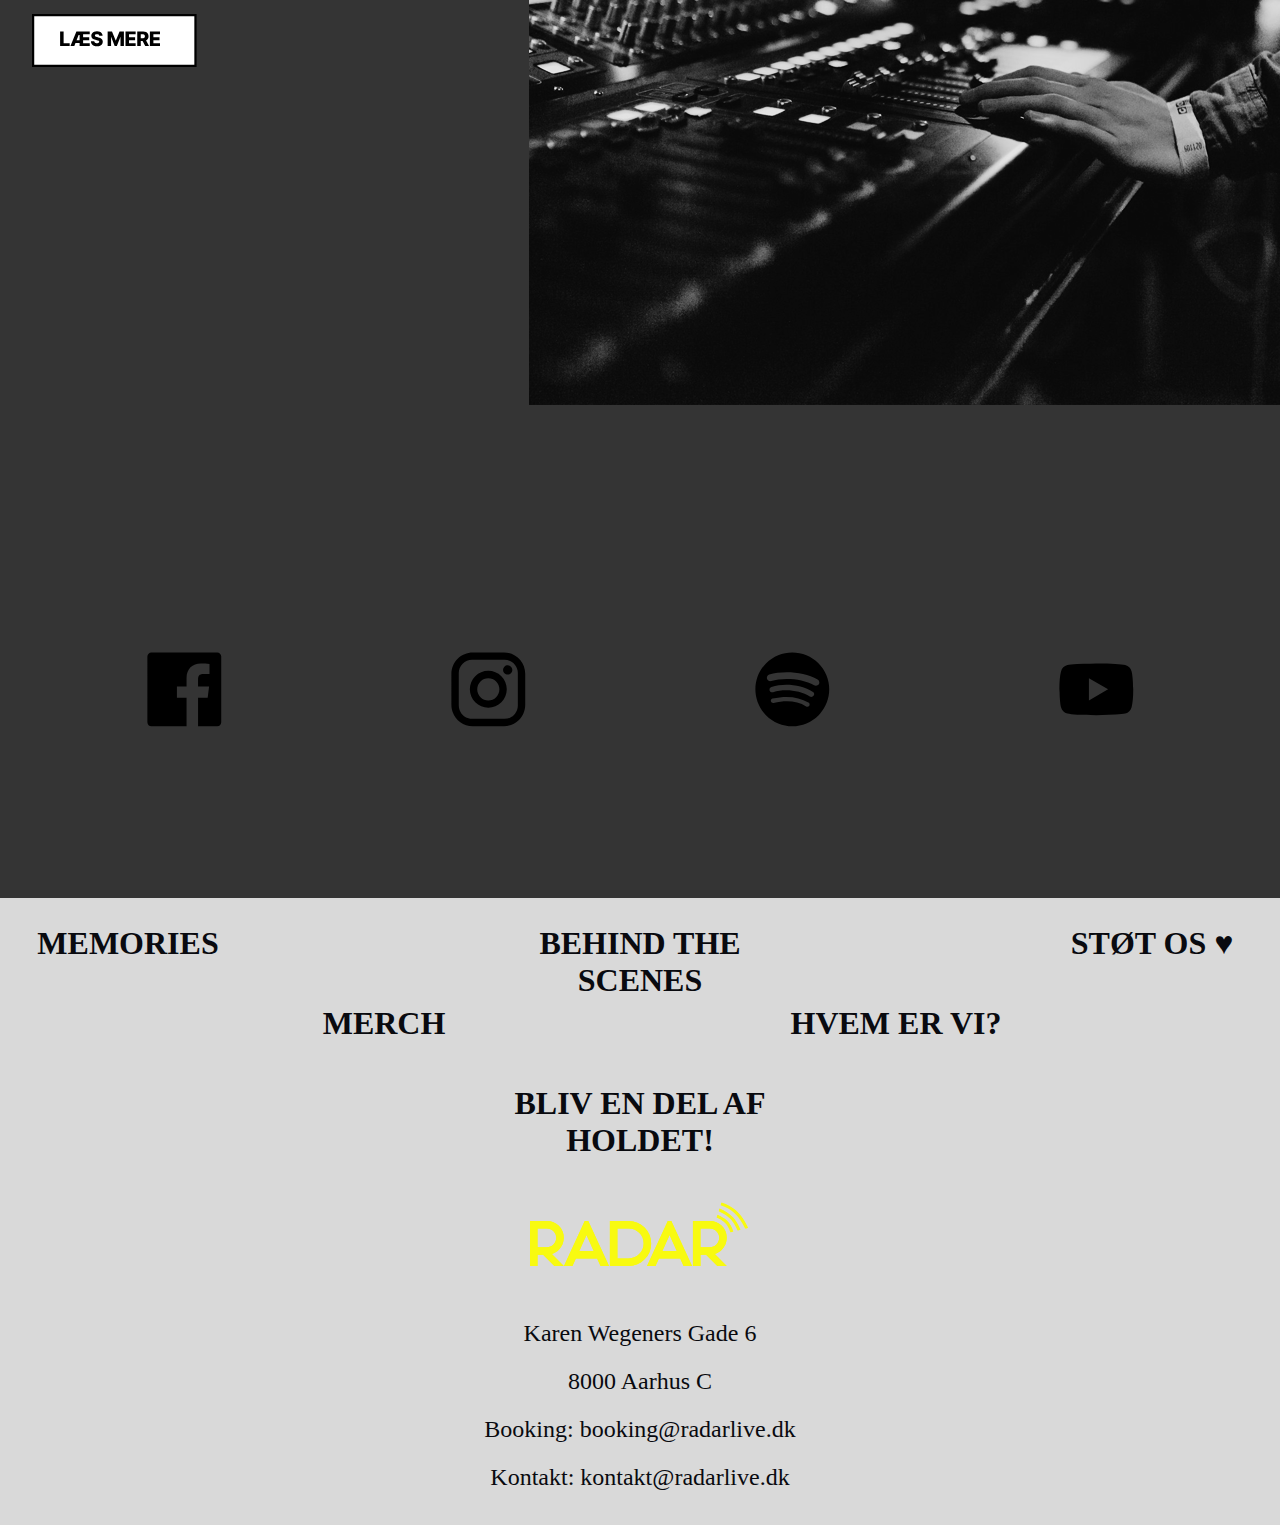
==== commit a0a61d98: "UPLOAD 22 dec" ====
--- a/eksamensprojekt_radar/index.html
+++ b/eksamensprojekt_radar/index.html
@@ -77,15 +77,9 @@
     <main>
       <!-- SECTION 0 - Hero-->
       <section class="hero">
-        <!--<img
-          id="hero_img"
-          src="images/landingpage/header-slides/Baryl_header.webp"
-          alt="billede af bandet Baryl i sort/hvid"
-        /> -->
-
         <div class="radar_logo">
           <img
-            src="images/logo/logo_radar_stroke3.png"
+            src="images/logo/logo_radar_stroke3.svg"
             alt="Radar logo i gul centreret coverbilledet"
           />
         </div>
@@ -417,7 +411,7 @@
           ><h2>BEHIND THE SCENES</h2></a
         >
 
-        <a class="grid_stot" href="/stot.html"><h2>STØT OS❤️</h2></a>
+        <a class="grid_stot" href="/stot.html"><h2>STØT OS &#9829;</h2></a>
 
         <a class="grid_merch" href="/merch.html"><h2>MERCH</h2></a>
 
--- a/eksamensprojekt_radar/css/index.css
+++ b/eksamensprojekt_radar/css/index.css
@@ -27,13 +27,14 @@
         width: 100vw;
         height: auto;
     }
-
     .radar_logo{
         display: flex;
-        justify-content: center;
+        justify-self: center;
+        padding-top: 4rem;
         position: relative;
-        bottom: 50vh;
-    }
+        transform: scale(2);
+    }
+
     .hero_title{
         height: 50%;
         display: block;
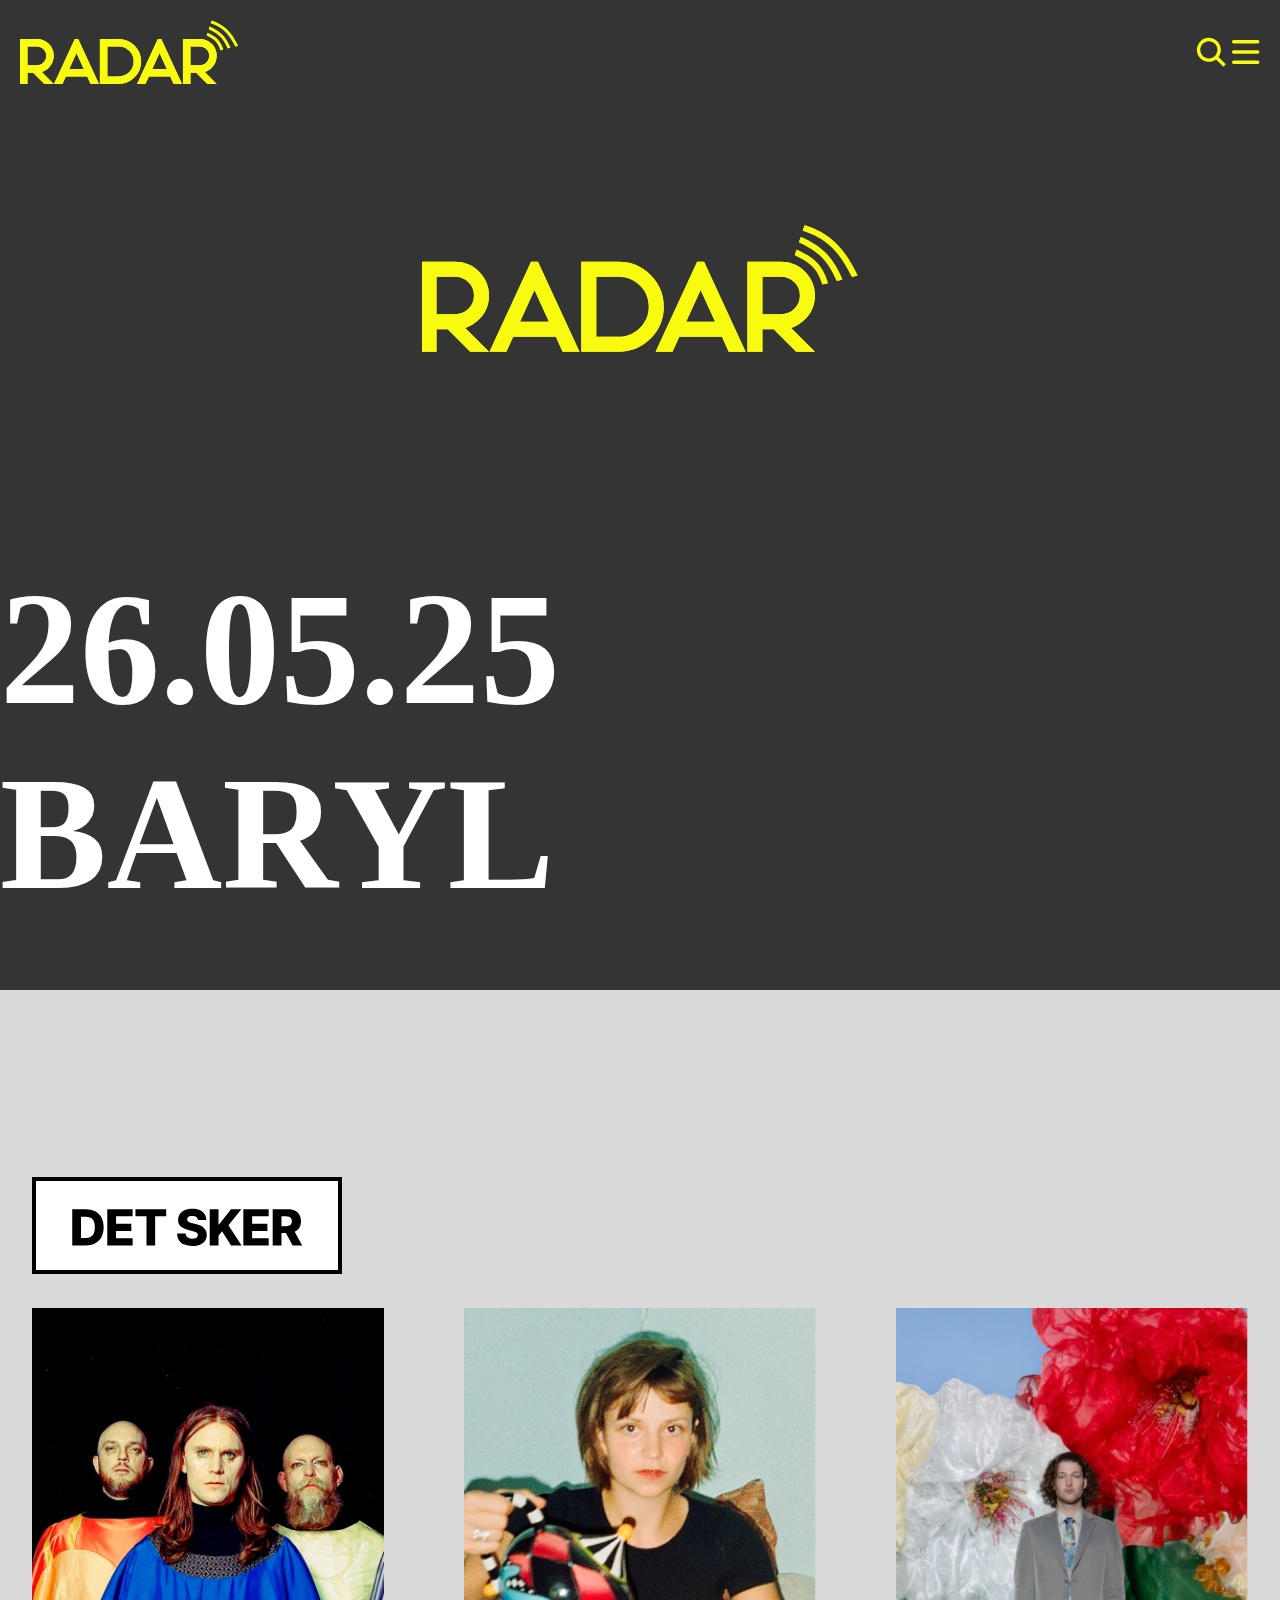
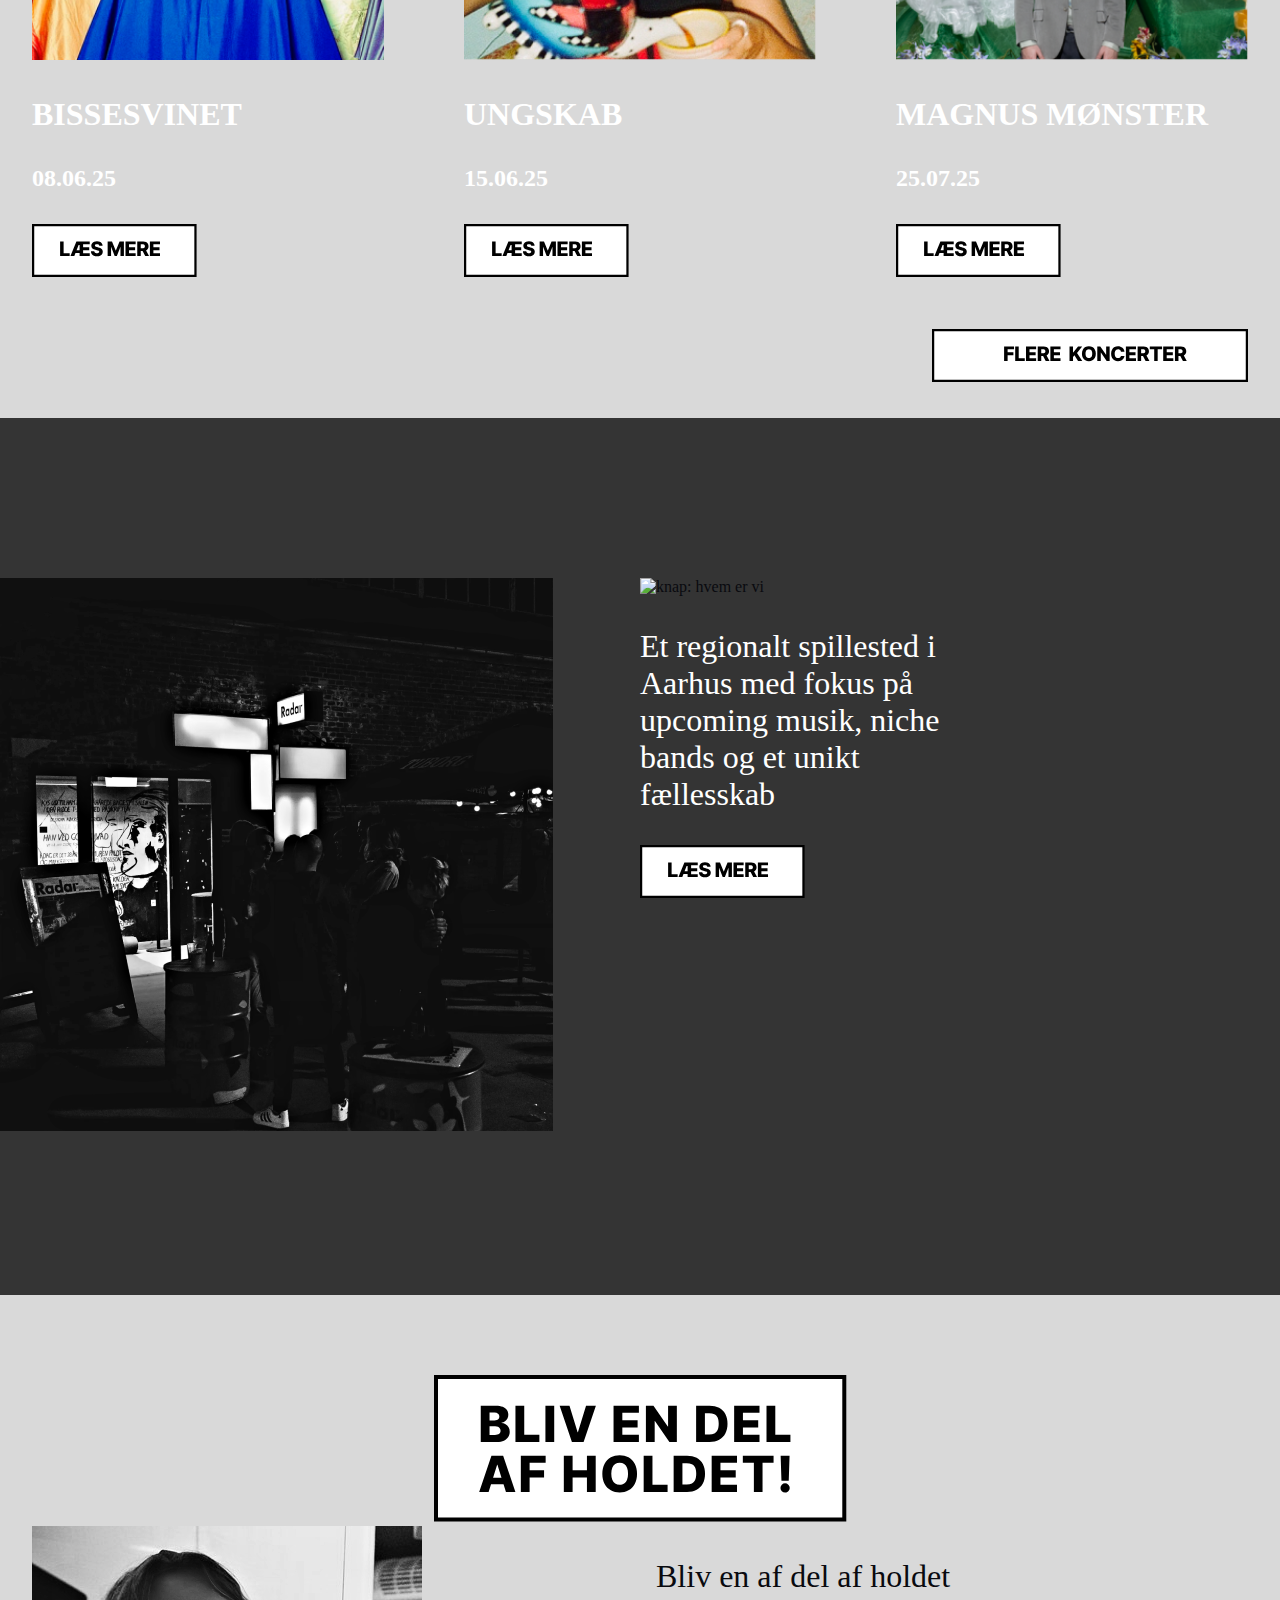
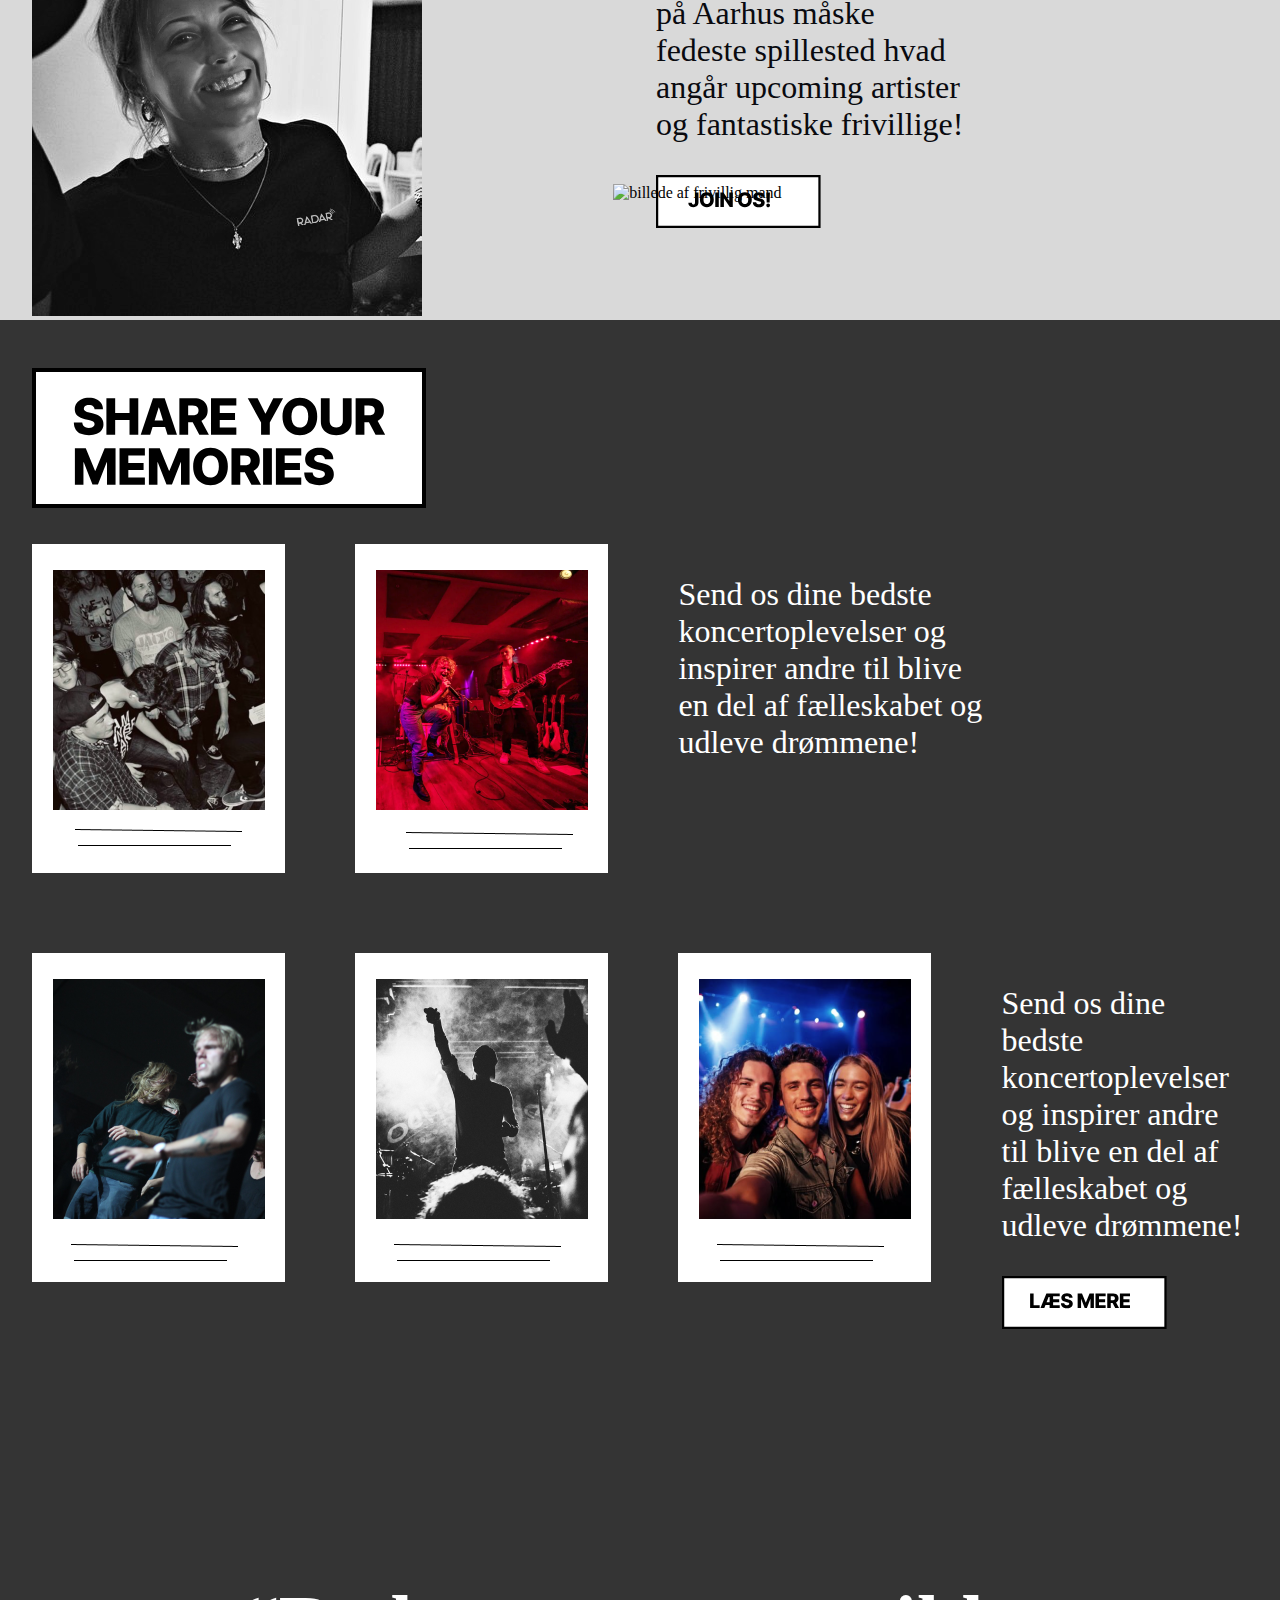
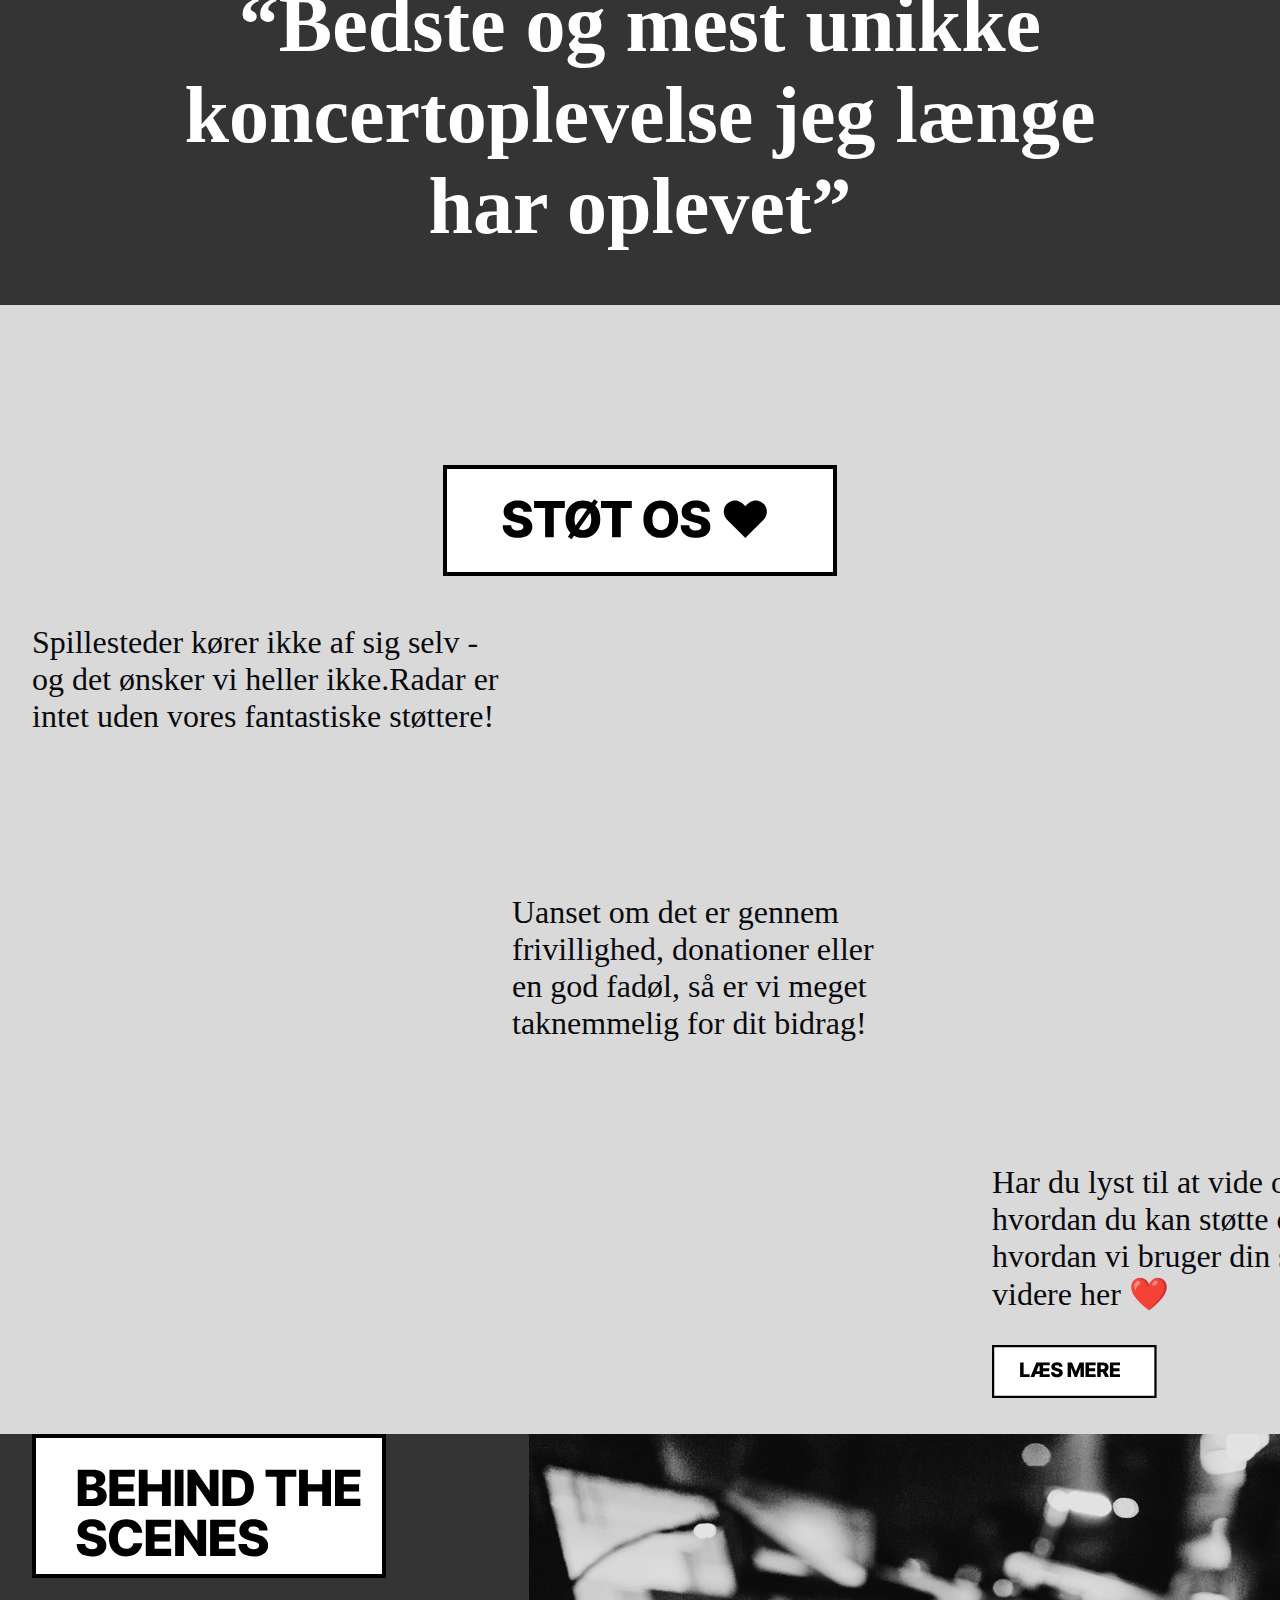
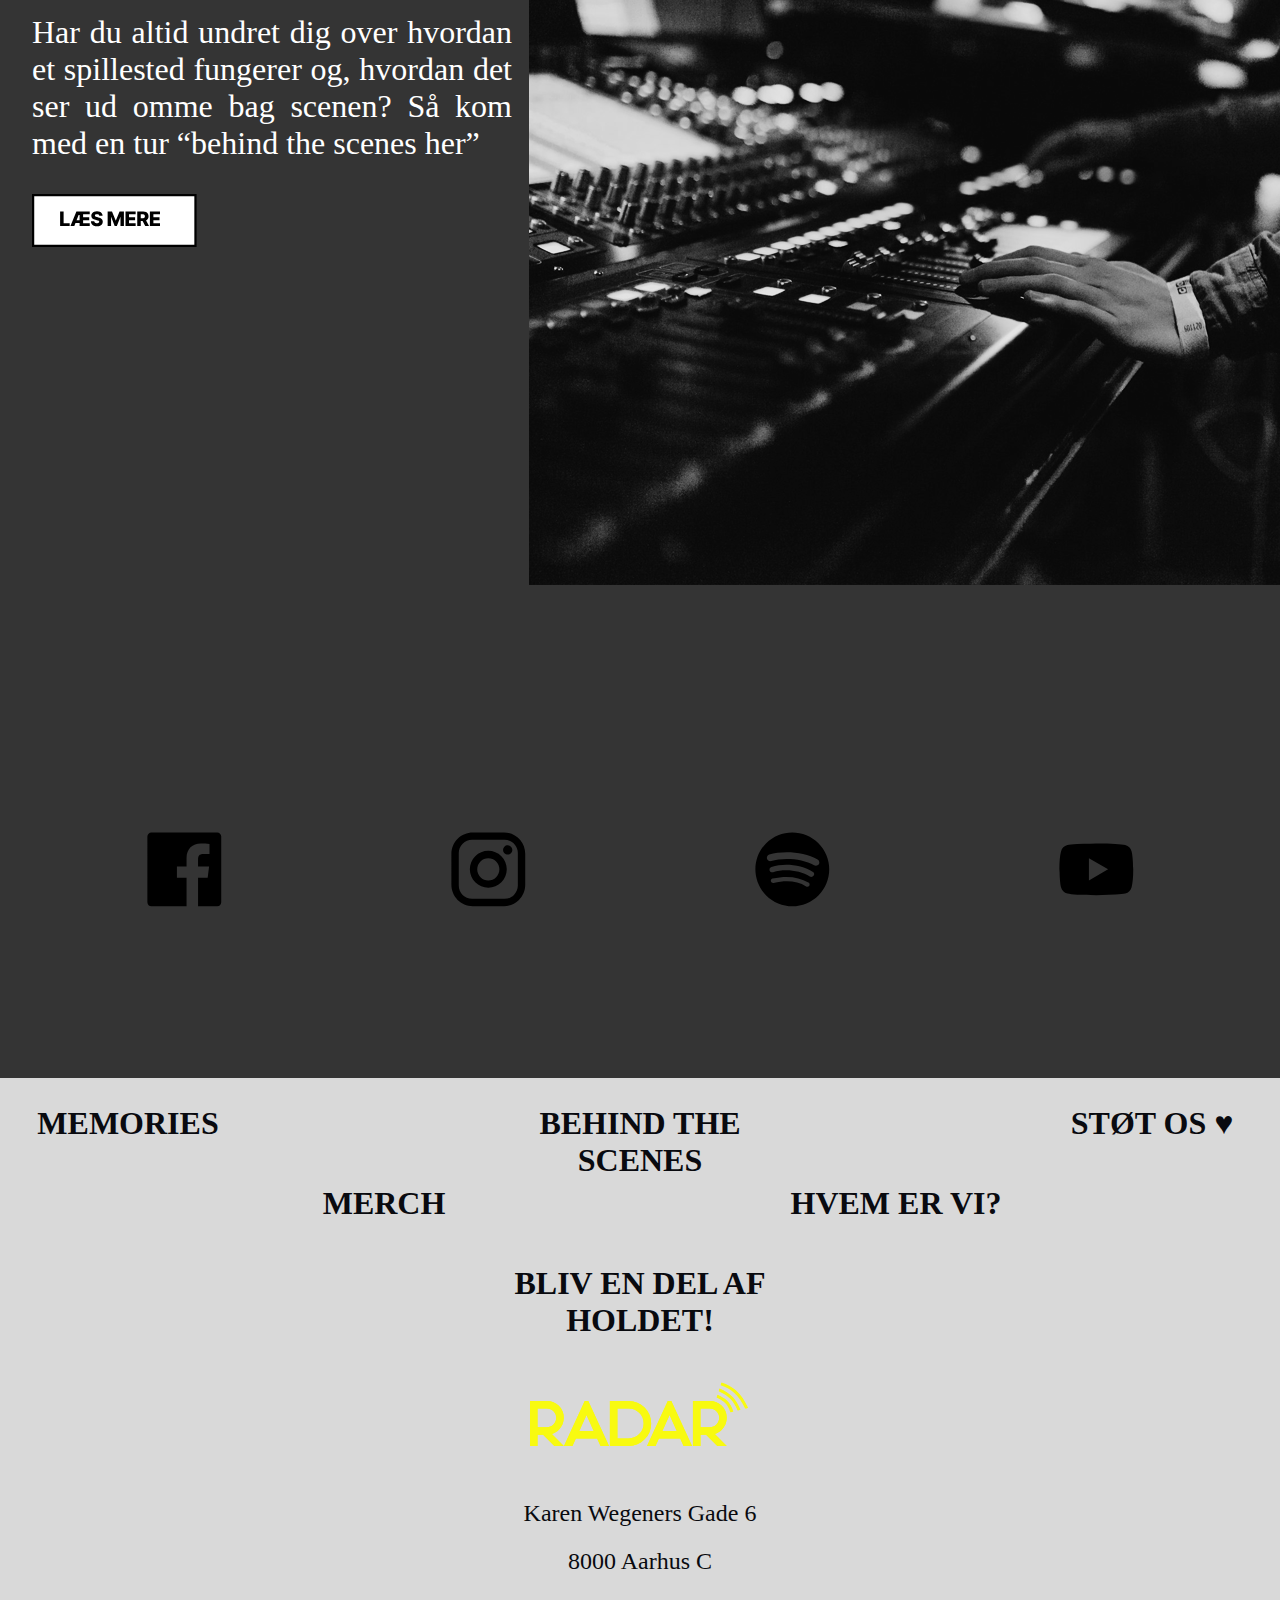
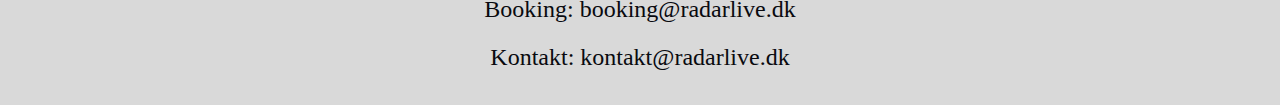
==== commit 69f70e7b: "update 13-11-25" ====
--- a/eksamensprojekt_radar/index.html
+++ b/eksamensprojekt_radar/index.html
@@ -64,8 +64,9 @@
         <ul>
           <li><a href="/index.html">Forside</a></li>
           <li><a href="/hvem.html">Hvem er vi?</a></li>
-          <li><a href="/holdet.html">Bliv del af holdet</a></li>
           <li><a href="/memories.html">Memories</a></li>
+          <li><a href="/holdet.html">Bliv en del af holdet</a></li>
+          <li><a href="/behind.html">Behind the Scenes</a></li>
           <li><a href="/stot.html">Støt os</a></li>
           <li><a href="/merch.html">Merch</a></li>
           <li><a href="/index.html#kontakt">Kontakt os</a></li>
@@ -89,6 +90,10 @@
             BARYL
           </h1>
         </div>
+      </section>
+
+      <section>
+        <div class="scroll-container"></div>
       </section>
 
       <!-- SECTION 1 - Det sker-->
--- a/eksamensprojekt_radar/css/index.css
+++ b/eksamensprojekt_radar/css/index.css
@@ -305,3 +305,15 @@
             text-align: justify;
         }
 
+
+
+        div.scroll-container {
+            background-color: #333;
+            overflow: auto;
+            white-space: nowrap;
+            padding: 10px;
+          }
+          
+          div.scroll-container img {
+            padding: 10px;
+          }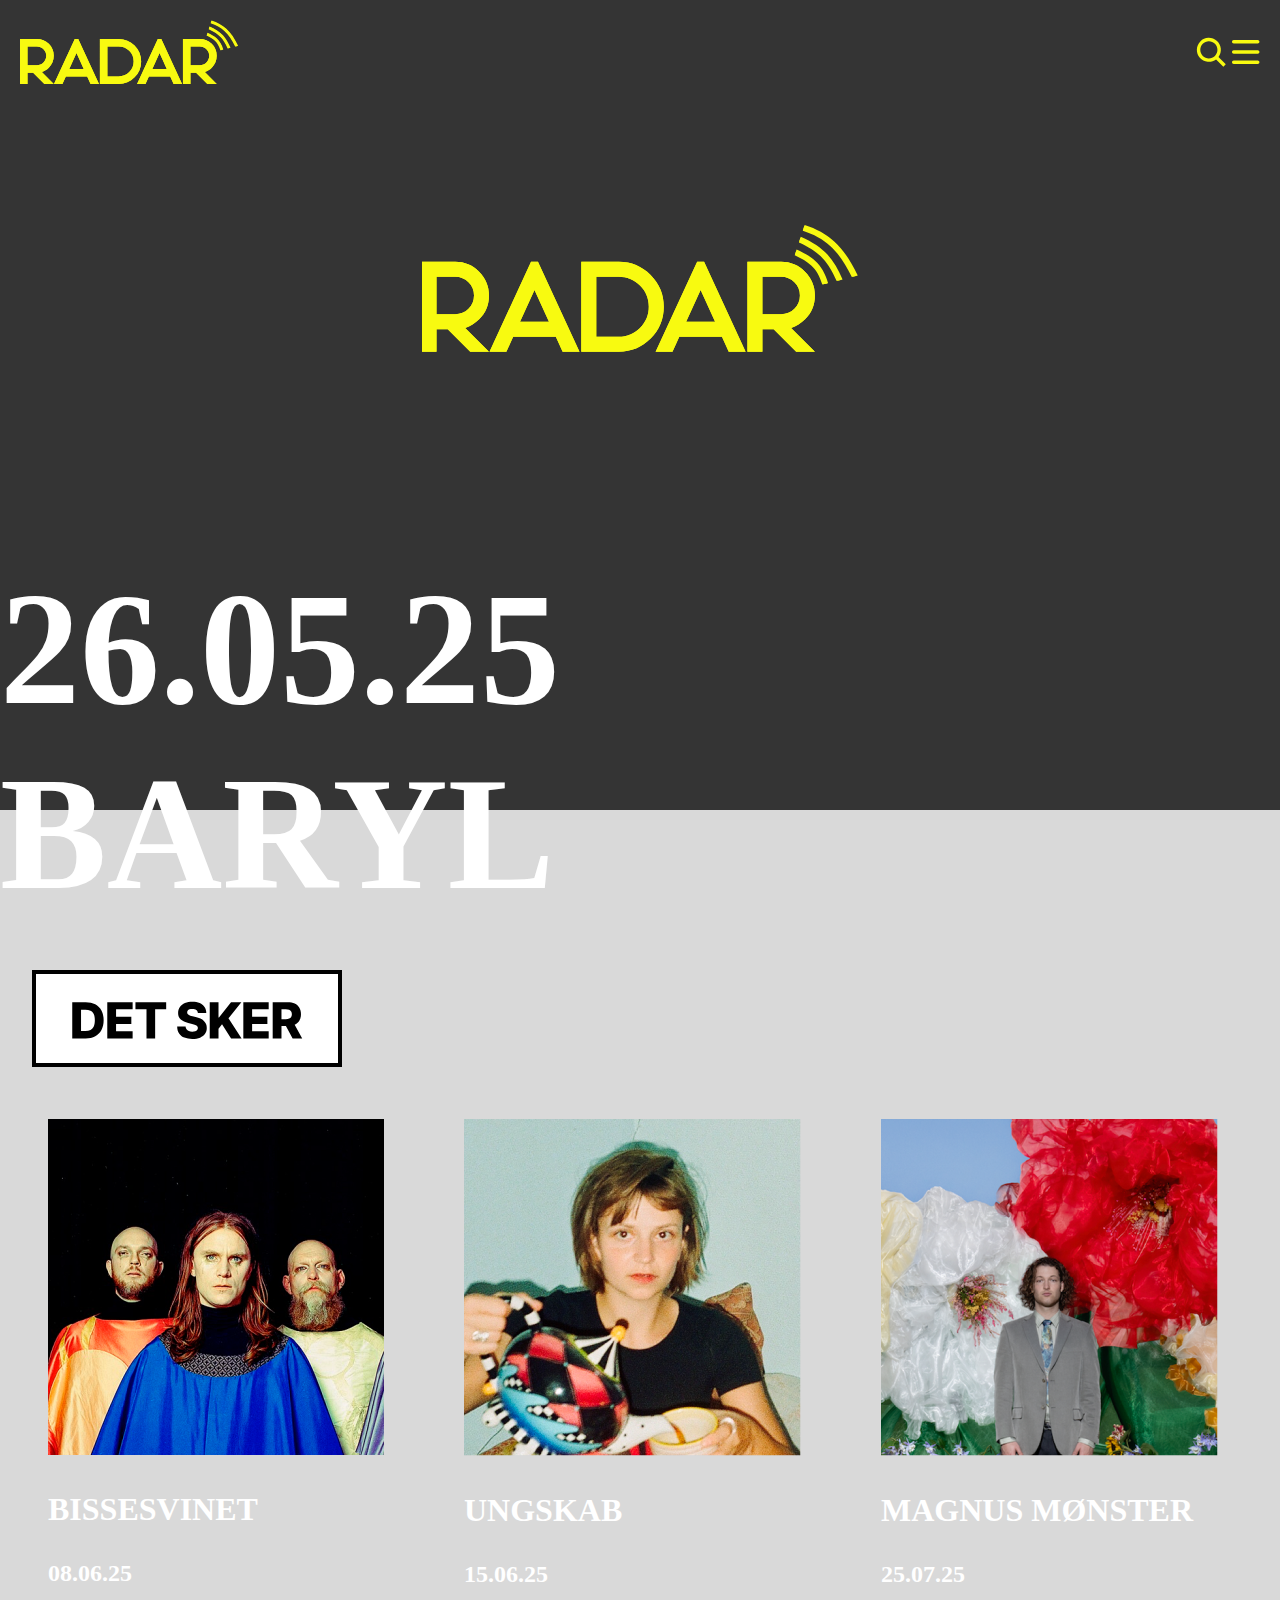
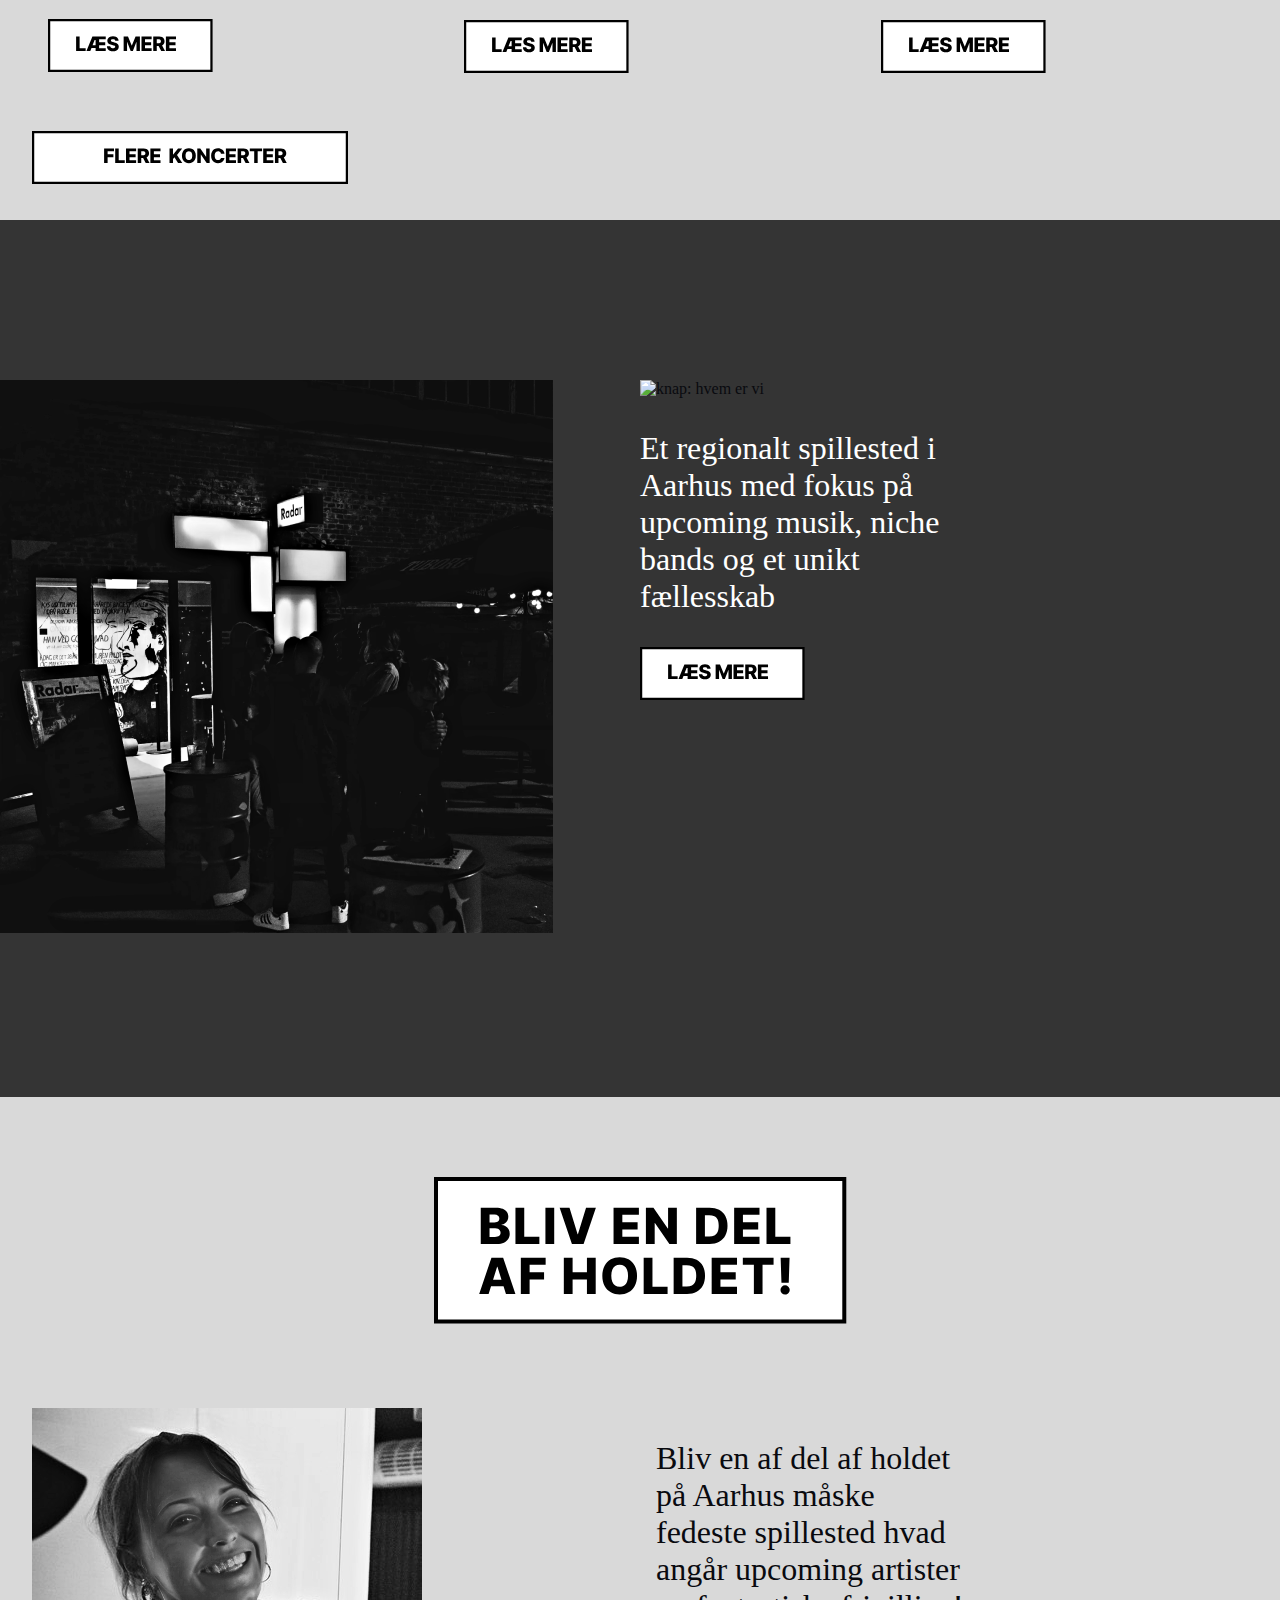
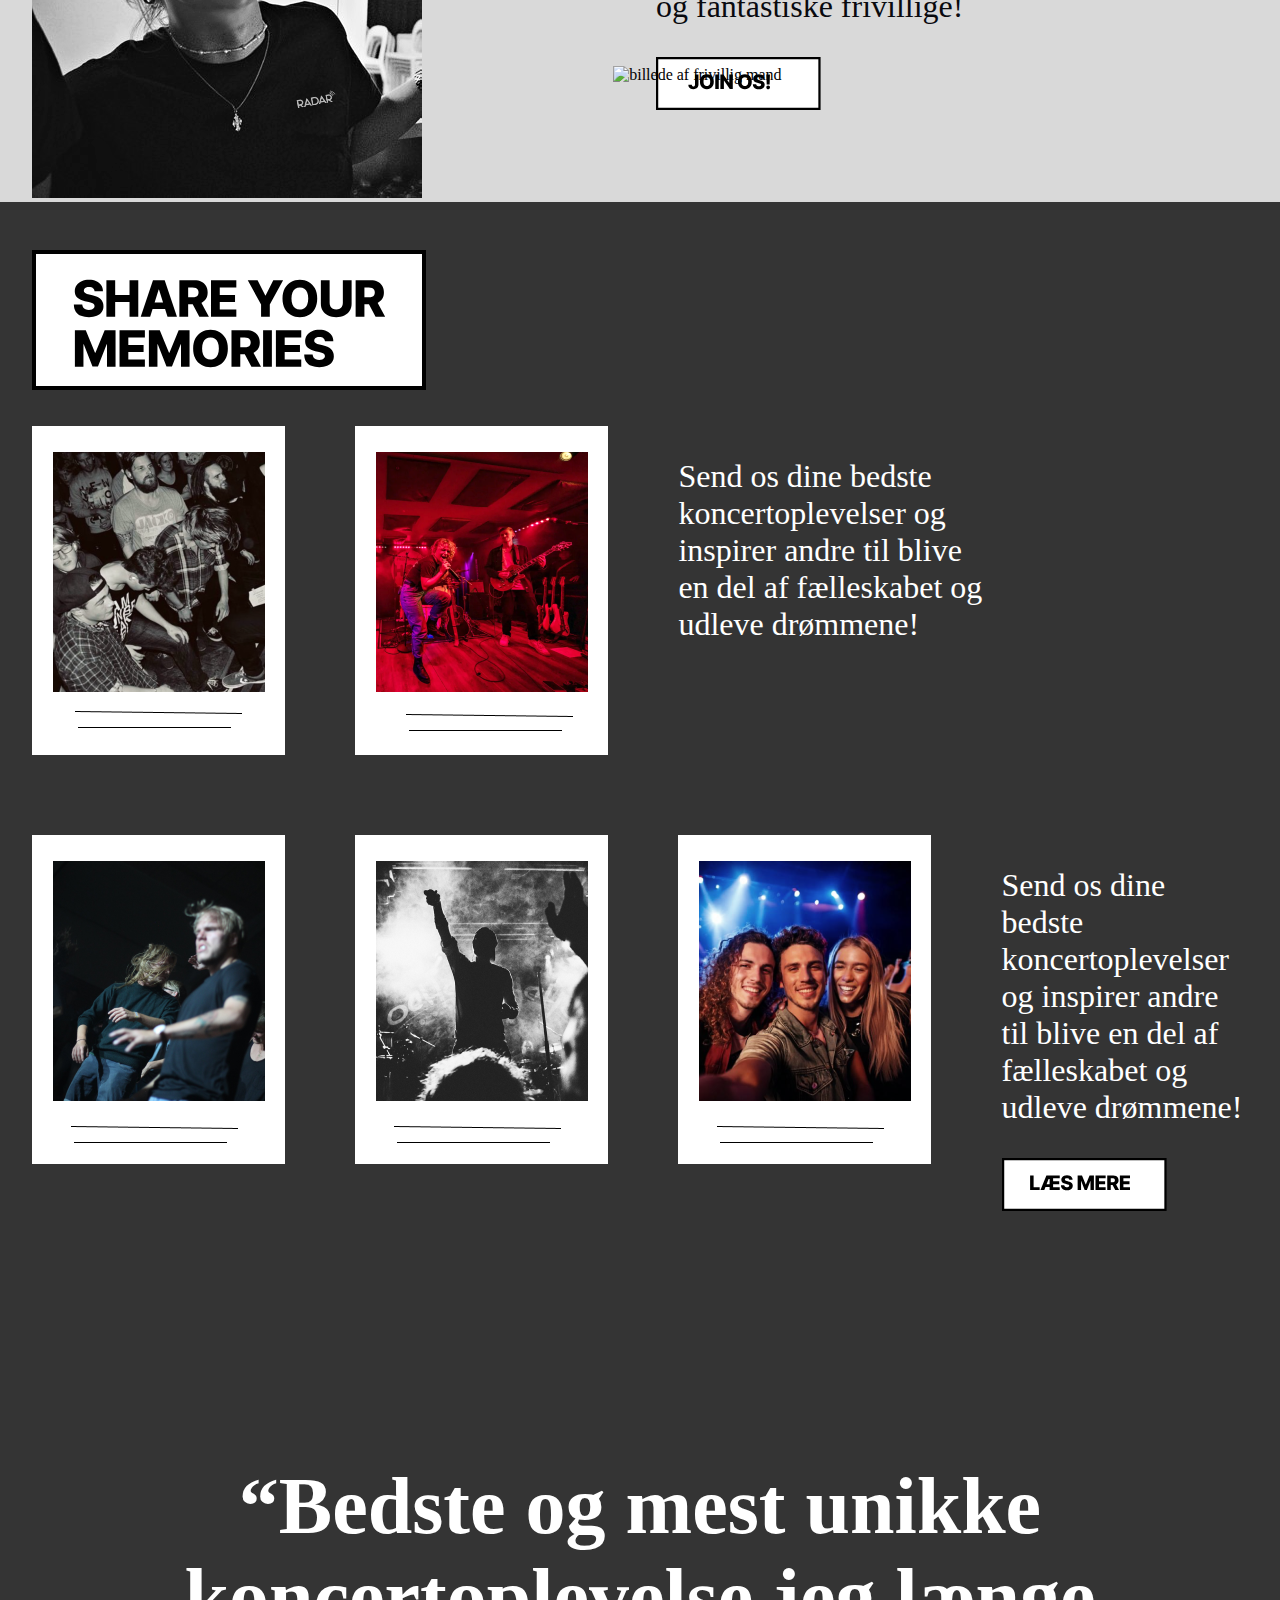
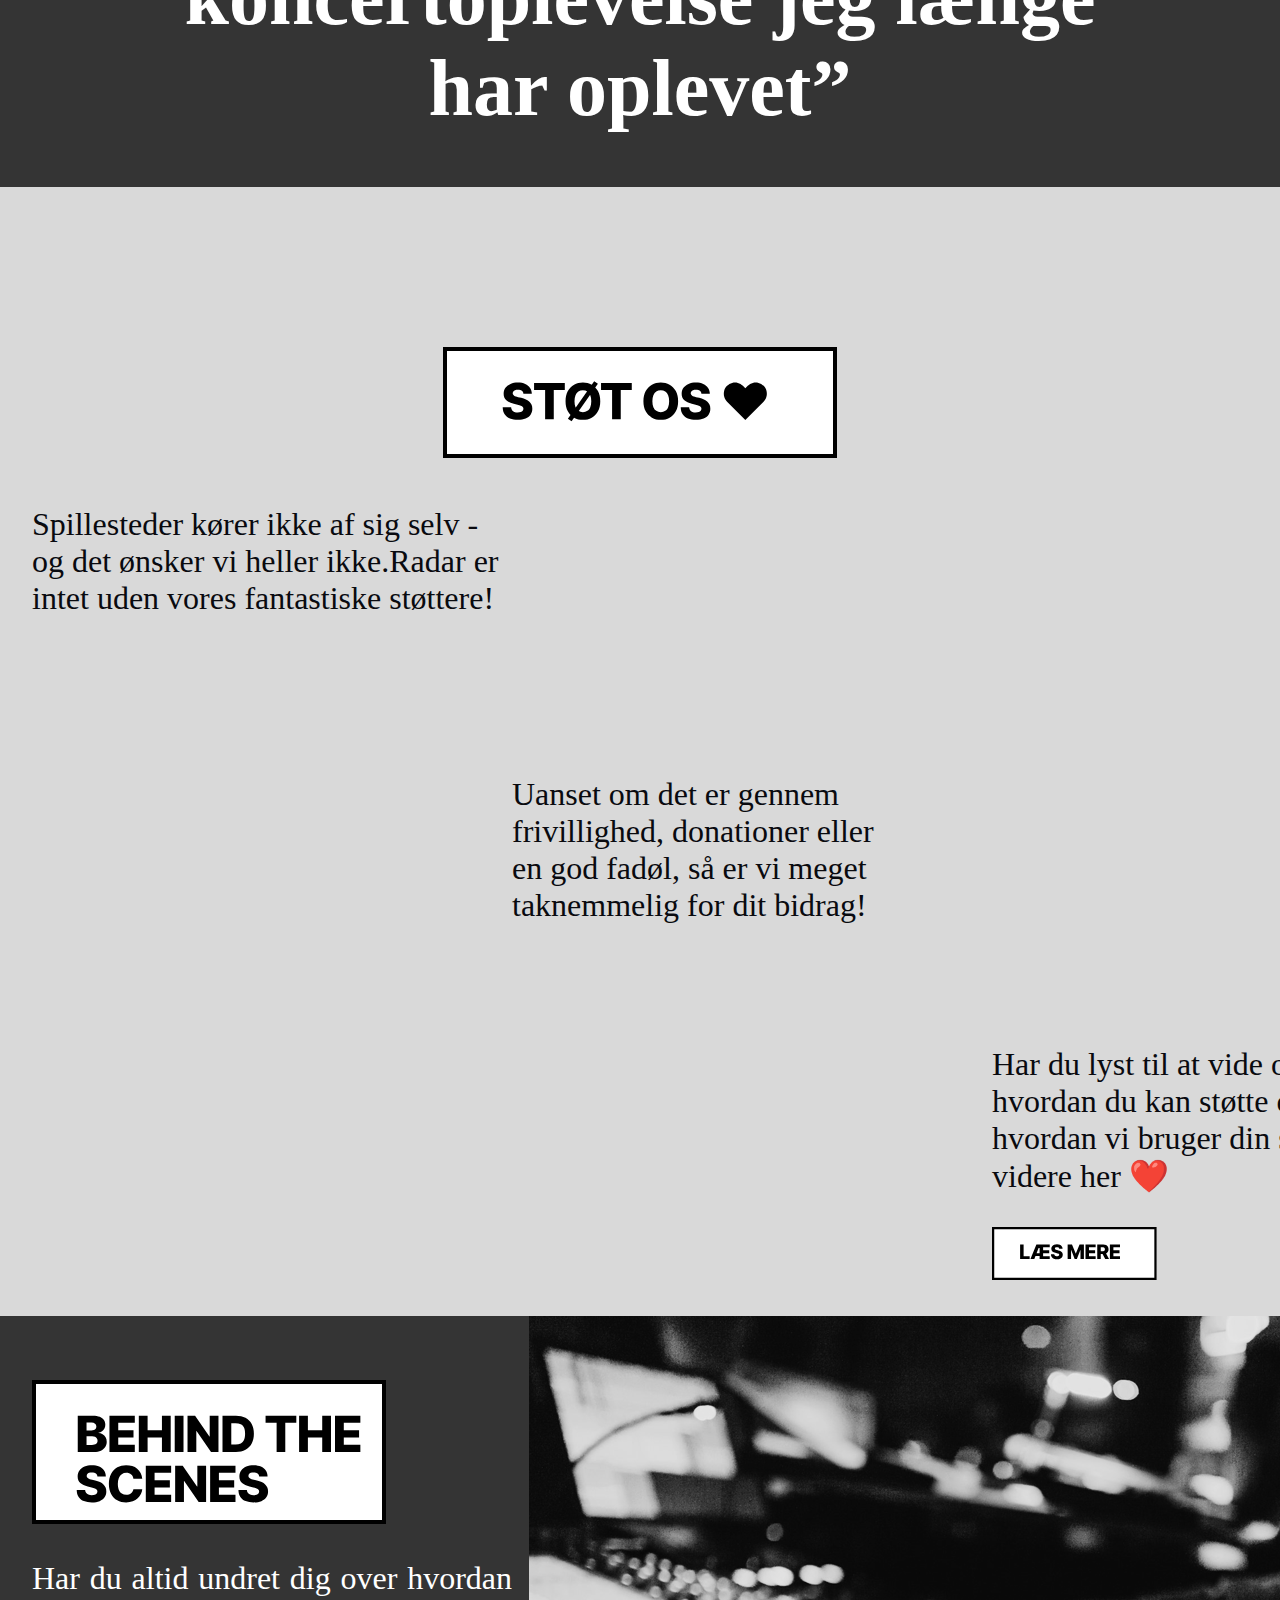
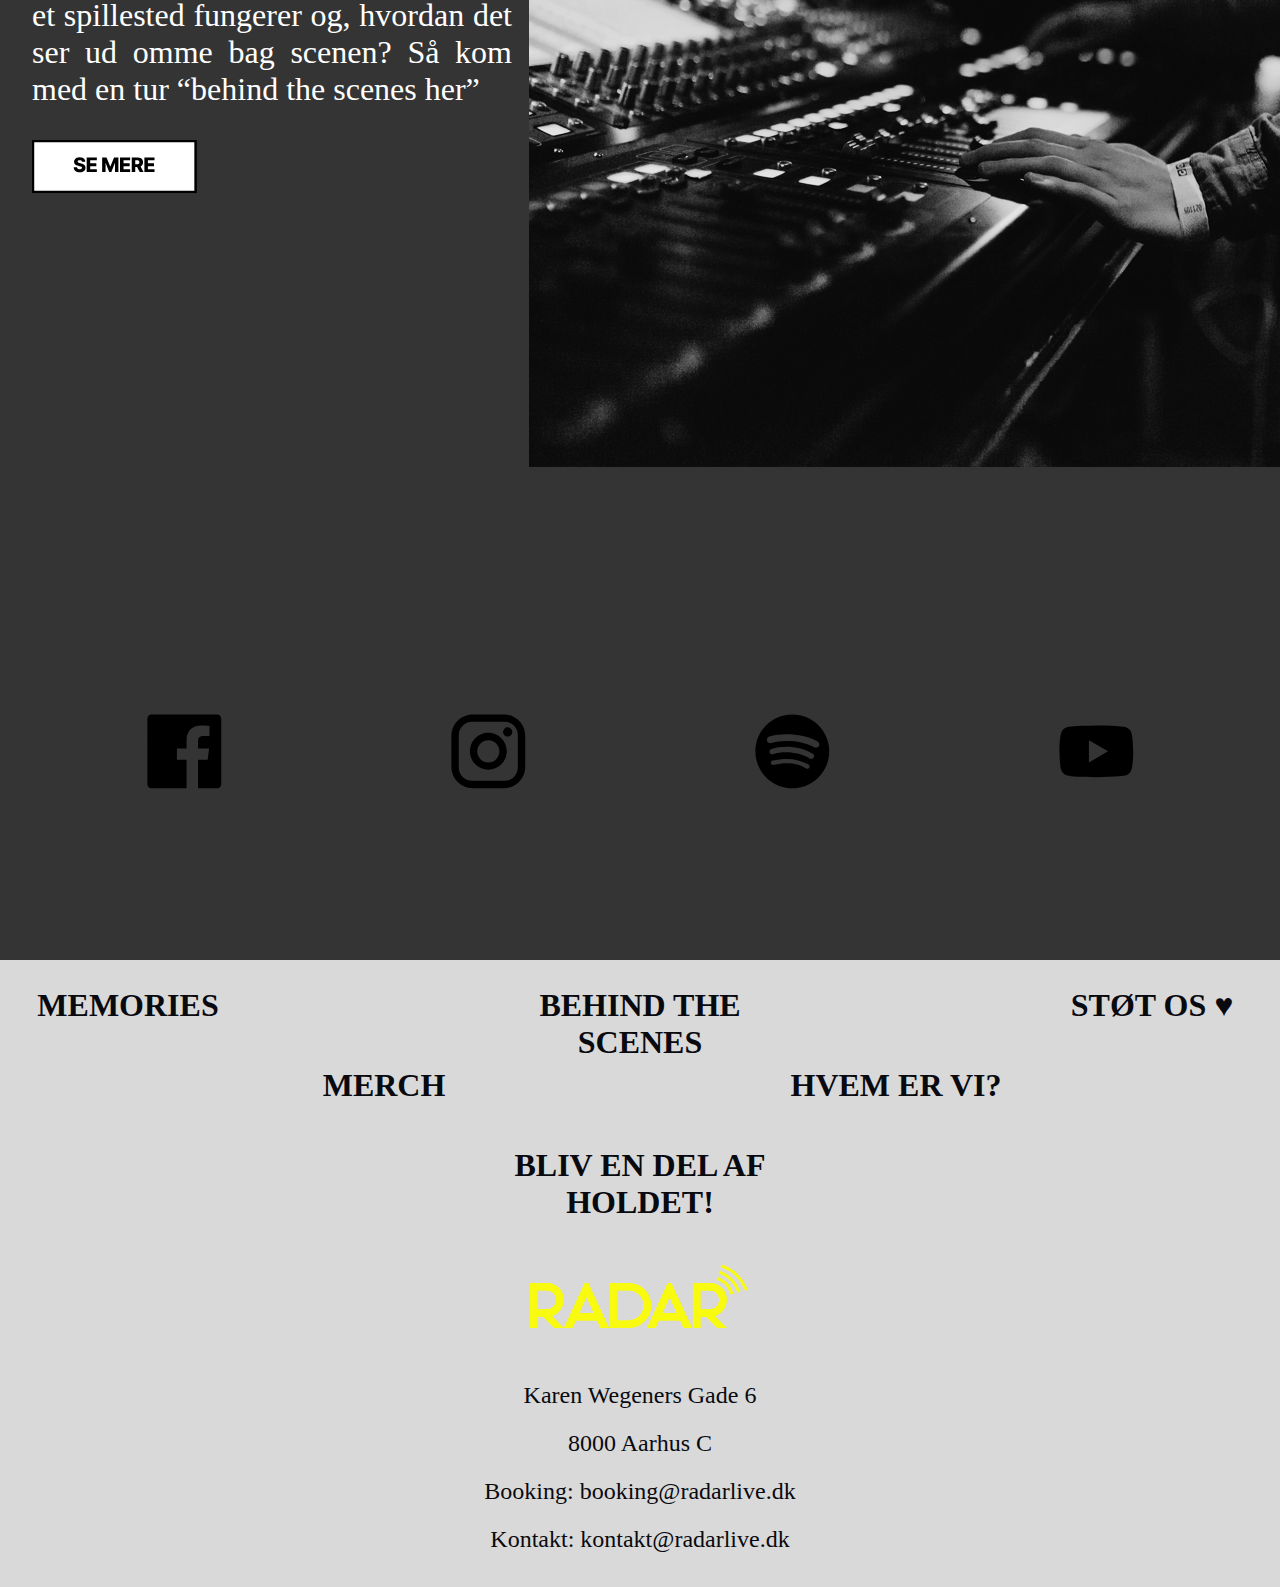
==== commit 735149fb: "Update 31-01" ====
--- a/eksamensprojekt_radar/index.html
+++ b/eksamensprojekt_radar/index.html
@@ -92,26 +92,16 @@
         </div>
       </section>
 
-      <section>
-        <div class="scroll-container"></div>
-      </section>
-
       <!-- SECTION 1 - Det sker-->
       <section class="detSker">
         <div class="margin_detSker">
           <div class="titleBox">
-            <a href="#"
-              ><h2>
-                <img
-                  src="images/buttons/button_detSker.svg"
-                  alt="knap: de sker"
-                /></h2
-            ></a>
-          </div>
-          <div class="artist_container">
-            <article class="artistbox">
-              <img
-                class="artist_img"
+            <img src="images/buttons/button_detSker.svg" alt="knap: de sker" />
+          </div>
+          <!--Scroll container-->
+          <div class="scroll-container">
+            <article class="artistbox">
+              <img
                 src="images/landingpage/artist1-bissesvinet_336x336.webp"
                 alt="Coverbillede af bandet Bissesvinet"
               />
@@ -129,7 +119,6 @@
 
             <article class="artistbox">
               <img
-                class="artist_img"
                 src="images/landingpage/artist2-ungskab_336x336.webp"
                 alt="Coverbillede af bandet Ungskab"
               />
@@ -145,7 +134,6 @@
 
             <article class="artistbox">
               <img
-                class="artist_img"
                 src="images/landingpage/artist3-magnusmonster_336x336.webp"
                 alt="Coverbillede af bandet Bissesvinet"
               />
@@ -158,6 +146,53 @@
                   alt=""
                 />
               </a>
+            </article>
+
+            <article class="artistbox">
+              <img
+                src="images/landingpage/artist4_resavoir.webp"
+                alt="Coverbillede af artisten Resavoir"
+              />
+              <h3>Resavoir</h3>
+              <h4>15.08.25</h4>
+              <a href="#"
+                ><img
+                  class="button_hover"
+                  src="images/buttons/button_laesmere.svg"
+                  alt=""
+                />
+              </a>
+            </article>
+
+            <article class="artistbox">
+              <img
+                src="images/landingpage/artist5_KristianLeth.webp"
+                alt="Coverbillede af artisten Kristian Leth"
+              />
+              <h3>KRISTIAN LETH</h3>
+              <h4>28.08.25</h4>
+              <a href="#"
+                ><img
+                  class="button_hover"
+                  src="images/buttons/button_laesmere.svg"
+                  alt=""
+                />
+              </a>
+            </article>
+
+            <article class="artistbox">
+              <img
+                src="images/landingpage/artist6_IOMFRO.webp"
+                alt="Coverbillede af artisten IOMFRO"
+              />
+              <h3>IOMFRO</h3>
+              <h4>07.09.25</h4>
+              <a href="#"
+                ><img
+                  class="button_hover"
+                  src="images/buttons/button_laesmere.svg"
+                  alt="knap: læs mere"
+              /></a>
             </article>
           </div>
 
@@ -183,7 +218,7 @@
 
           <article class="article_hvem">
             <div>
-              <a href="#"
+              <a href="hvem.html"
                 ><img
                   src="/images/buttons/button_hvemErVi.svg"
                   alt="knap: hvem er vi"
@@ -197,7 +232,7 @@
               </p>
             </div>
             <div>
-              <a href="#"
+              <a href="hvem.html#historie"
                 ><img
                   src="images/buttons/button_laesmere.svg"
                   alt="knap: læs mere"
@@ -207,10 +242,10 @@
         </div>
       </section>
 
-      <!-- SECTION 3 - Hvem er vi?-->
+      <!-- SECTION 3 - Holdet-->
       <section class="section_holdet" id="hvem er vi">
         <div class="holdet_title">
-          <a href="#"
+          <a href="holdet.html"
             ><img
               src="images/buttons/button_blivDelAfHoldet.svg"
               alt="knap: bliv en del af holdet"
@@ -239,7 +274,7 @@
               </p>
             </div>
             <div>
-              <a href="#"
+              <a href="holdet.html#join"
                 ><img
                   class="button_hover"
                   src="images/buttons/button_joinOs.svg"
@@ -291,7 +326,7 @@
               Send os dine bedste koncertoplevelser og inspirer andre til blive
               en del af fælleskabet og udleve drømmene!
             </p>
-            <a href="#"
+            <a href="memories.html"
               ><img
                 class="button_hover"
                 src="images/buttons/button_laesmere.svg"
@@ -338,7 +373,7 @@
                 Har du lyst til at vide omkring hvordan du kan støtte os, men
                 også hvordan vi bruger din støtte, så læs videre her ❤️
               </p>
-              <a href="#"
+              <a href="stot.html#hvorfor"
                 ><img
                   class="button_hover"
                   src="images/buttons/button_laesmere.svg"
@@ -349,9 +384,10 @@
         </div>
       </section>
 
+      <!-- SECTION 6 - Behind the scenes-->
       <section class="grid_behind">
         <article>
-          <div>
+          <div class="title_box">
             <img
               src="images/buttons/button_behindTheScenes.svg"
               alt="titel: behind the scenes"
@@ -364,11 +400,10 @@
               scenes her”
             </p>
           </div>
-          <div>
-            <img
-              src="images/buttons/button_laesmere.svg"
-              alt="knap: læs mere"
-            />
+          <div id="seMere_hover">
+            <a href="behind.html"
+              ><img src="images/buttons/button_seMere.svg" alt="knap: se mere"
+            /></a>
           </div>
         </article>
 
--- a/eksamensprojekt_radar/css/global.css
+++ b/eksamensprojekt_radar/css/global.css
@@ -21,7 +21,7 @@
     color: var(--textWhite);
 }
 
-h2{;
+h2{
     width: 15%;
     height: auto;
     font-family: 'title_rockstar';
--- a/eksamensprojekt_radar/css/header.css
+++ b/eksamensprojekt_radar/css/header.css
@@ -33,10 +33,6 @@
     color: white;
 }
 
-.logo_header{
-
-}
-
 .funktioner_header{
     display: flex;
     justify-content: flex-end; /* Aligns content to the right */
@@ -53,9 +49,10 @@
     justify-content: space-between;
 */
 
-/*Searchbar*/
+/*Searchbar*/ /*
     .searchbar{
     }
+    */
     /*Styling af menupunkter*/
     .searchbar ul{
         list-style: none;
--- a/eksamensprojekt_radar/css/index.css
+++ b/eksamensprojekt_radar/css/index.css
@@ -51,7 +51,10 @@
         max-width: 100%;
         background-color: var(--footer);
         margin: 0;
-        
+    }
+
+    .titleBox{
+        padding-bottom: 3rem;
     }
 
     .margin_detSker{
@@ -75,7 +78,7 @@
         width: 100%;
         height: auto;
         background-color: rgba(250, 235, 215, 0);
-        /*overflow-x: hidden;*/
+        margin-left: 1rem;
     }
 
     .artist_img{
@@ -85,13 +88,28 @@
     }
     .artist_button{
         display: flex;
-        justify-content: right;
+        justify-items: left;
         padding-top: 3rem;
     }
     .artistbox_txt{
         width: 60%;
     }
 
+    /*Scroll container*/
+    div.scroll-container {
+        background-color: var(--footer);
+        overflow: auto;
+        white-space: nowrap;
+        display: flex;
+        margin-left: 0;
+        margin-right: 0;
+        width: 100%;
+        
+      }
+      
+      div.scroll-container img {
+        padding-right: 4rem;
+      }
 /*Section 2 - Hvem er vi?*/
     .section_hvem{
         margin: 0;
@@ -122,6 +140,11 @@
 
     /*Links*/
         a:hover{
+            transform: scale(1.1);
+            transition: 0.3s;
+        }
+
+        #seMere_hover img:hover{
             transform: scale(1.1);
             transition: 0.3s;
         }
@@ -167,6 +190,7 @@
         .holdet_title{
             display: flex;
             justify-content: center;
+            padding-bottom: 5rem;
         }
 
 /*Section 4 - Memories*/
@@ -275,7 +299,10 @@
         }
 
 /*Section 6 - Behind the scenes*/
-
+        /* Title box*/ 
+        .title_box{
+            padding-top: 4rem;
+        }
         /*Grid på section*/
         .grid_behind{
             display: grid;
@@ -306,14 +333,4 @@
         }
 
 
-
-        div.scroll-container {
-            background-color: #333;
-            overflow: auto;
-            white-space: nowrap;
-            padding: 10px;
-          }
-          
-          div.scroll-container img {
-            padding: 10px;
-          }+        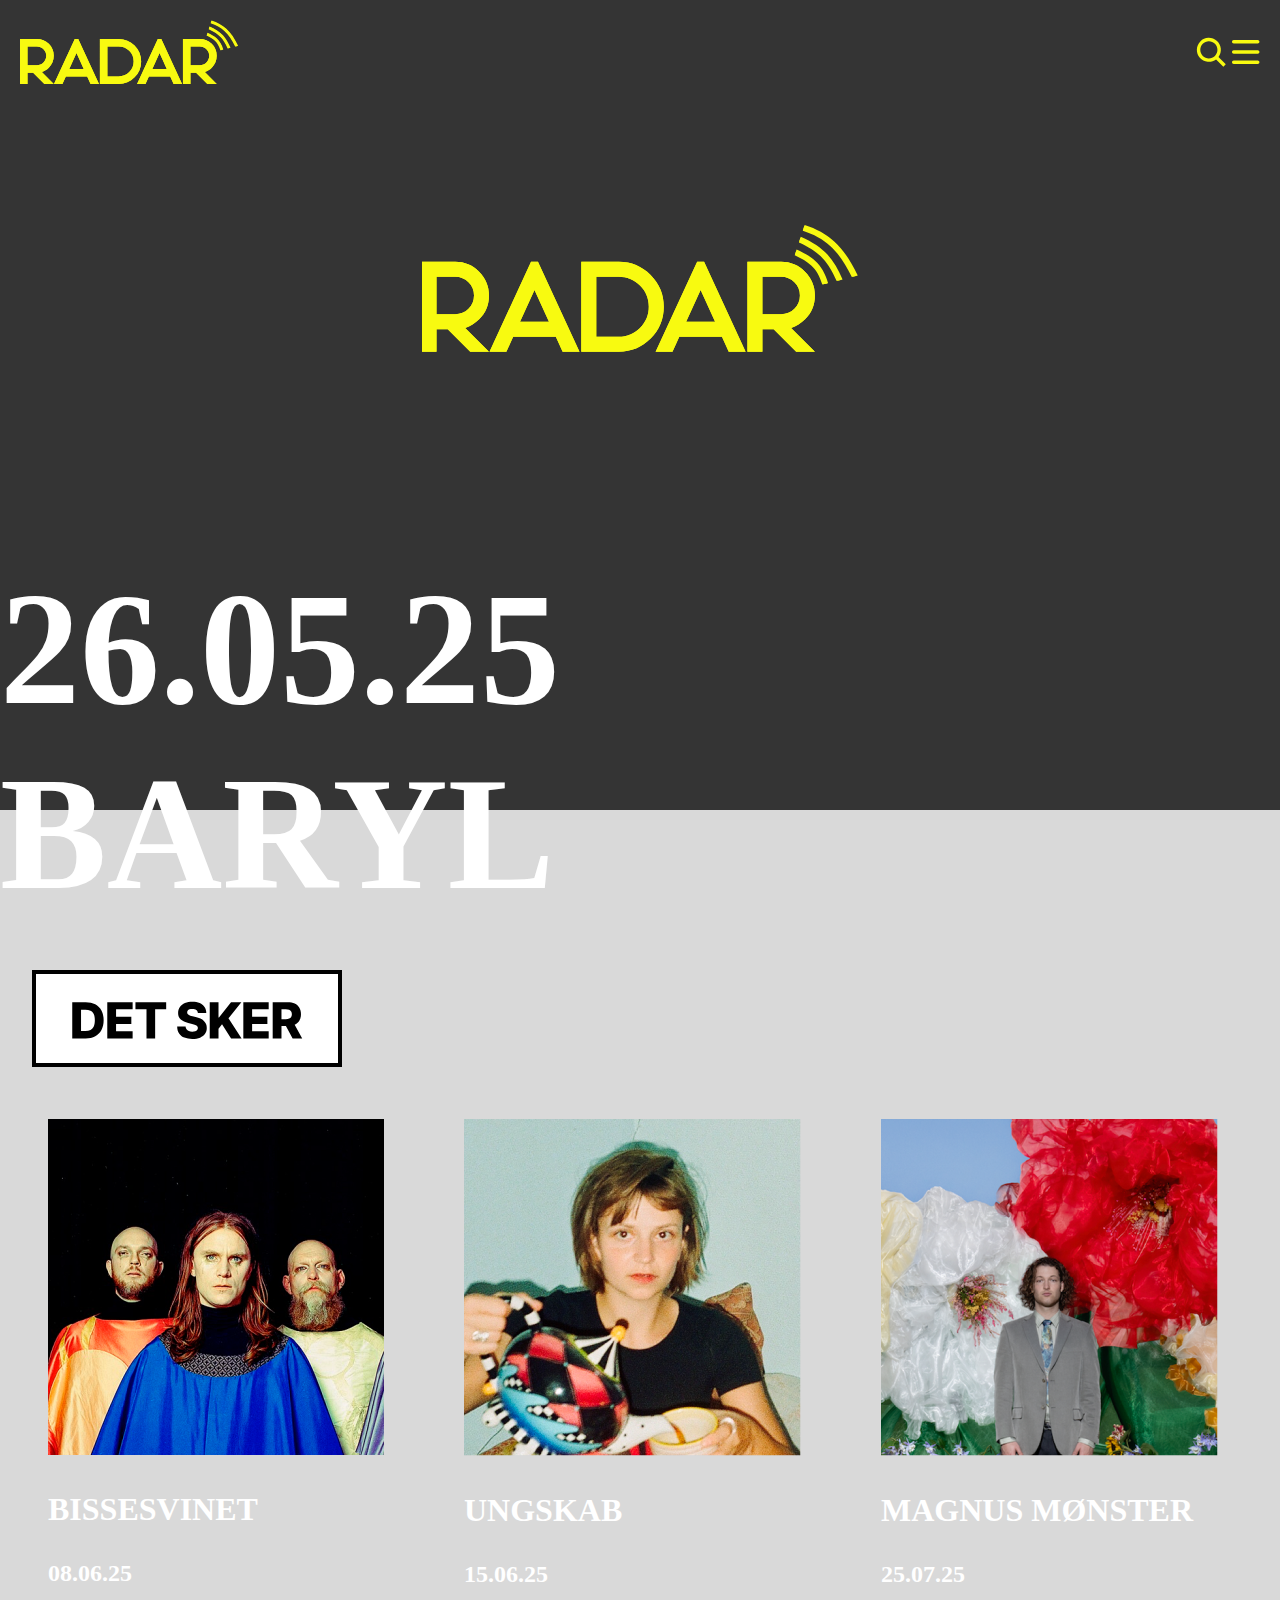
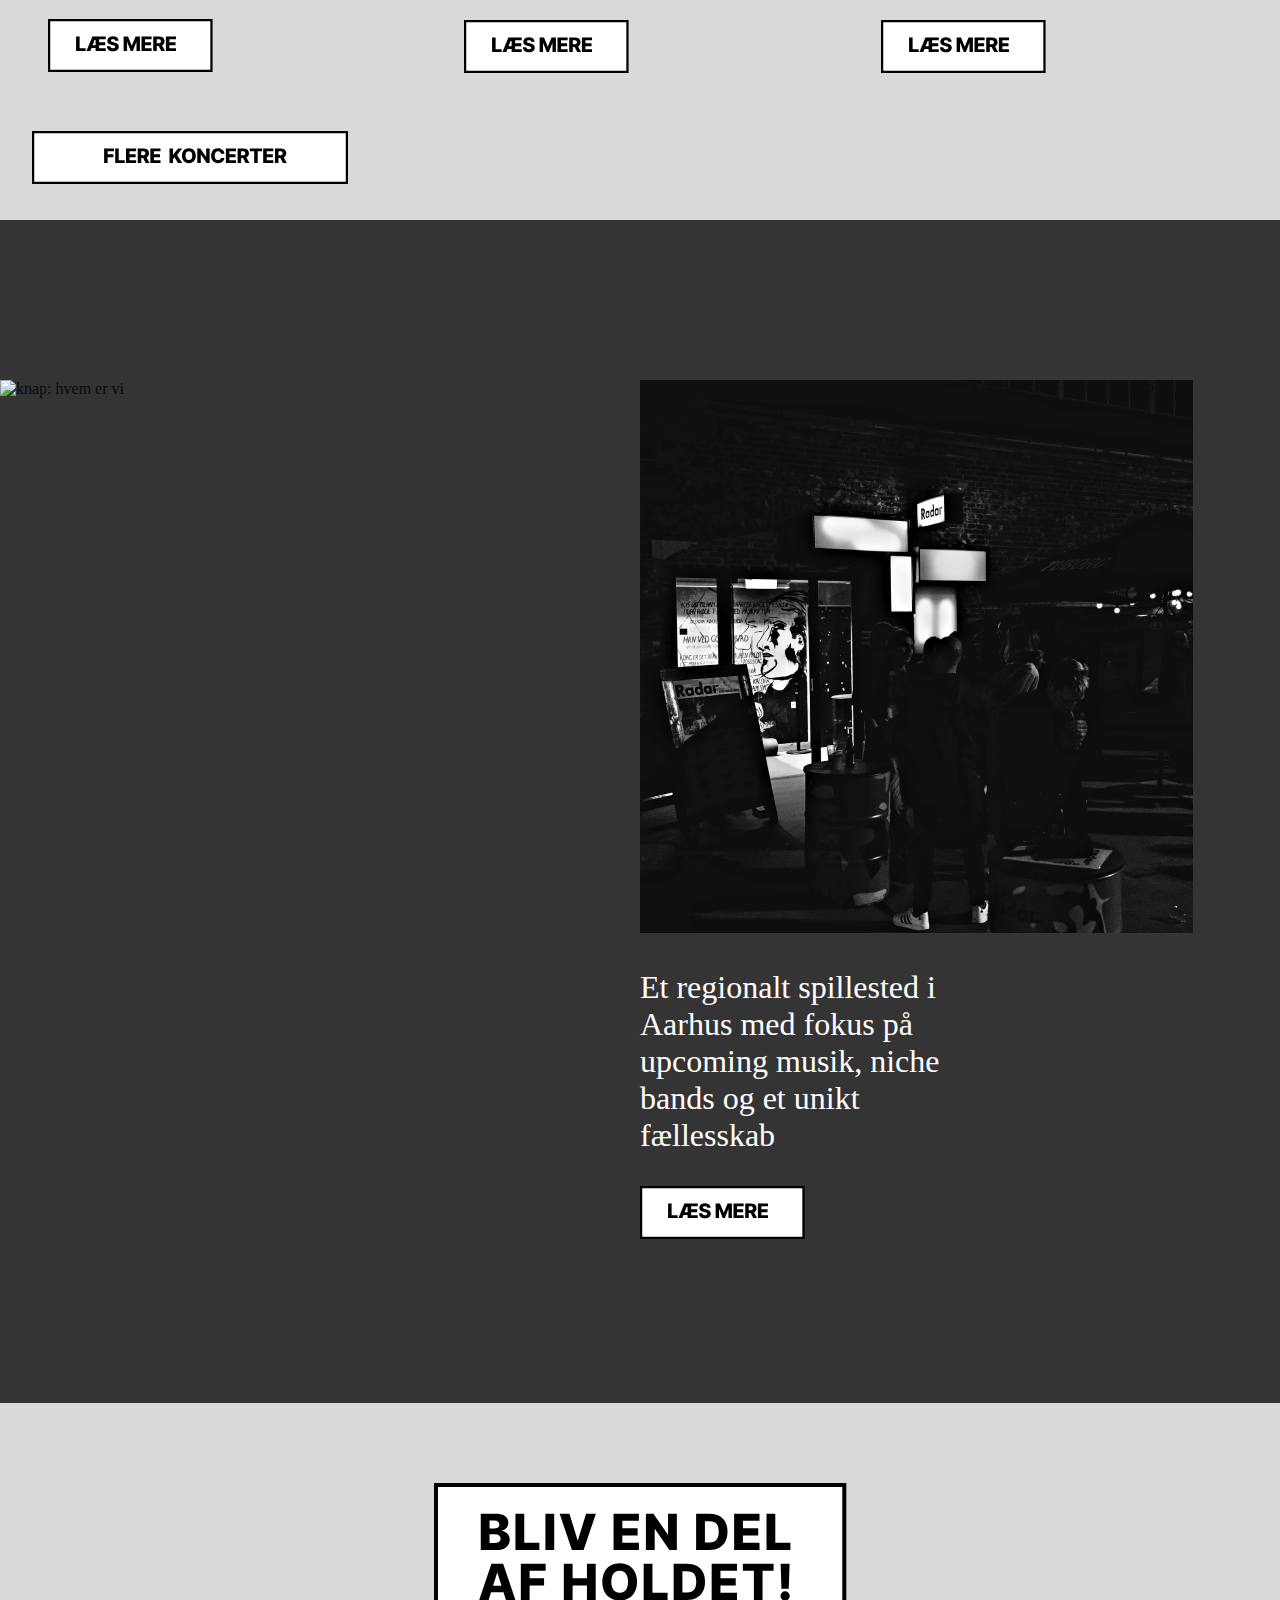
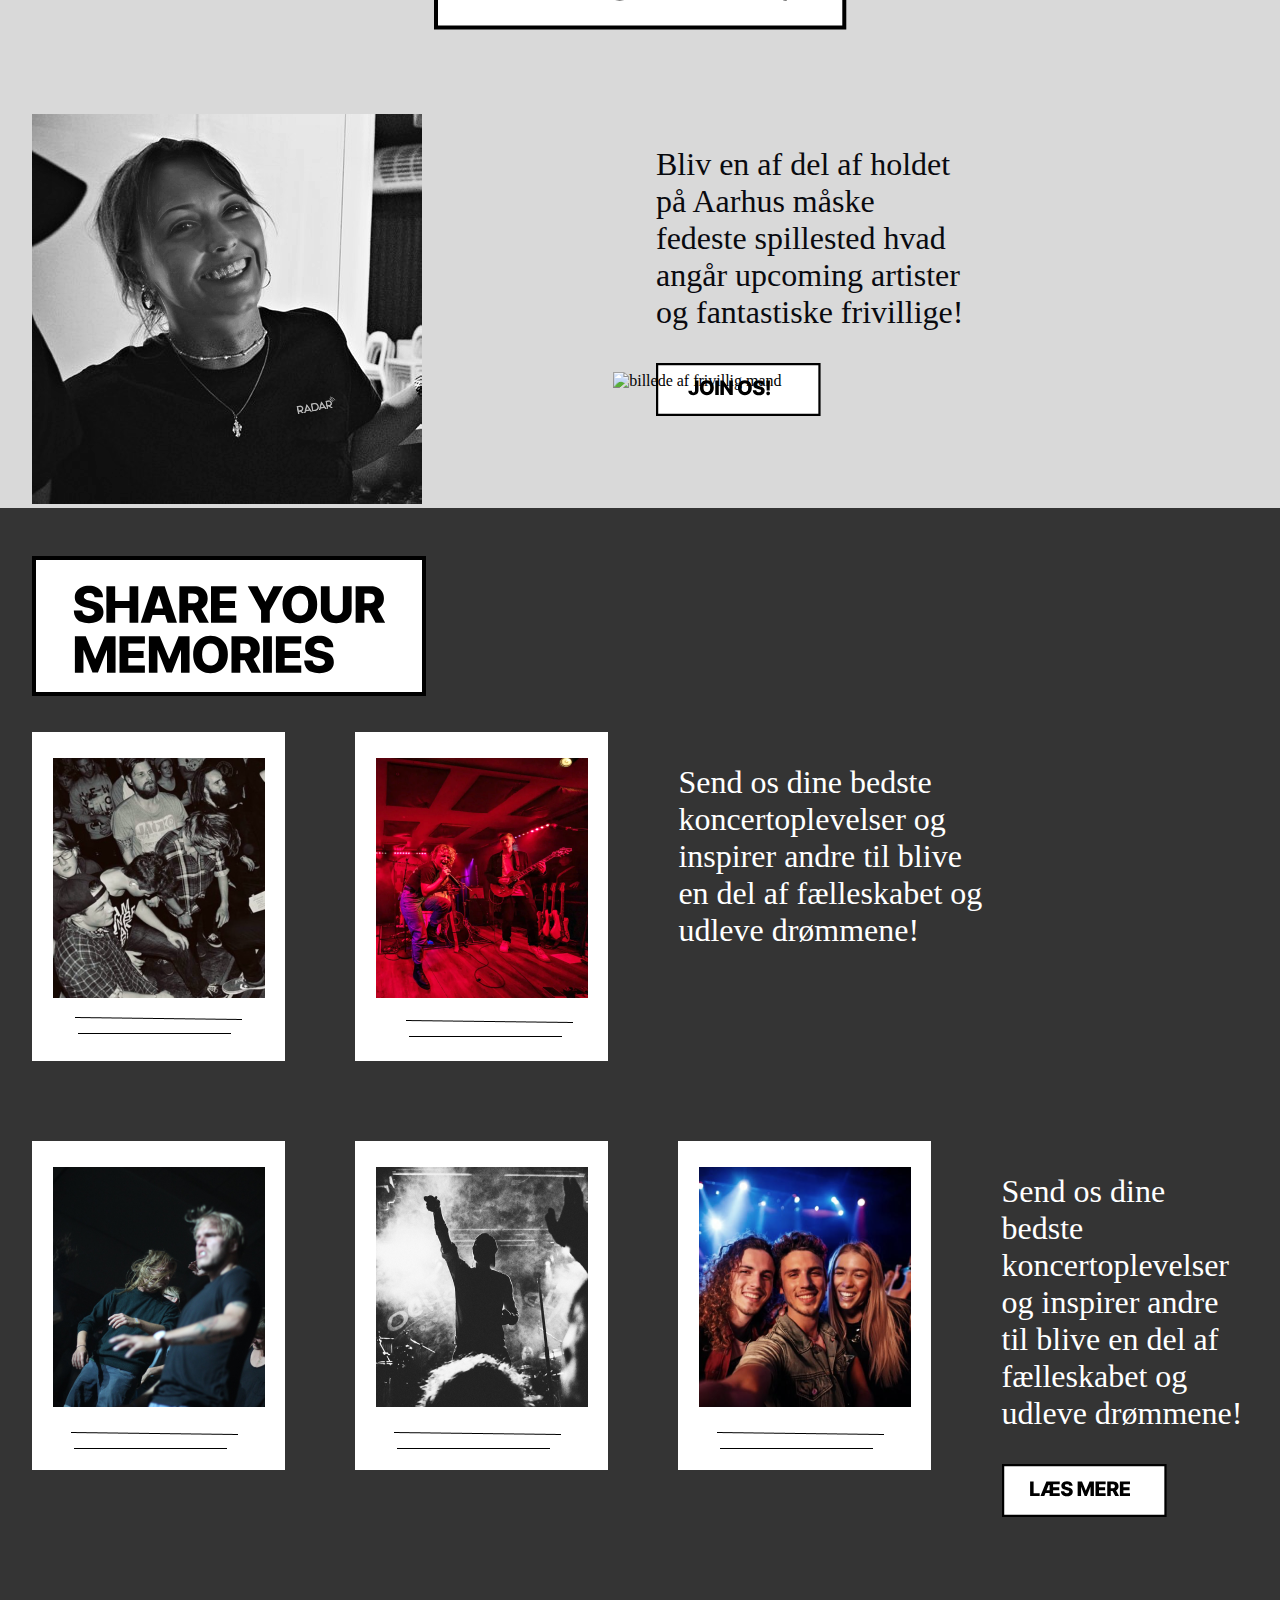
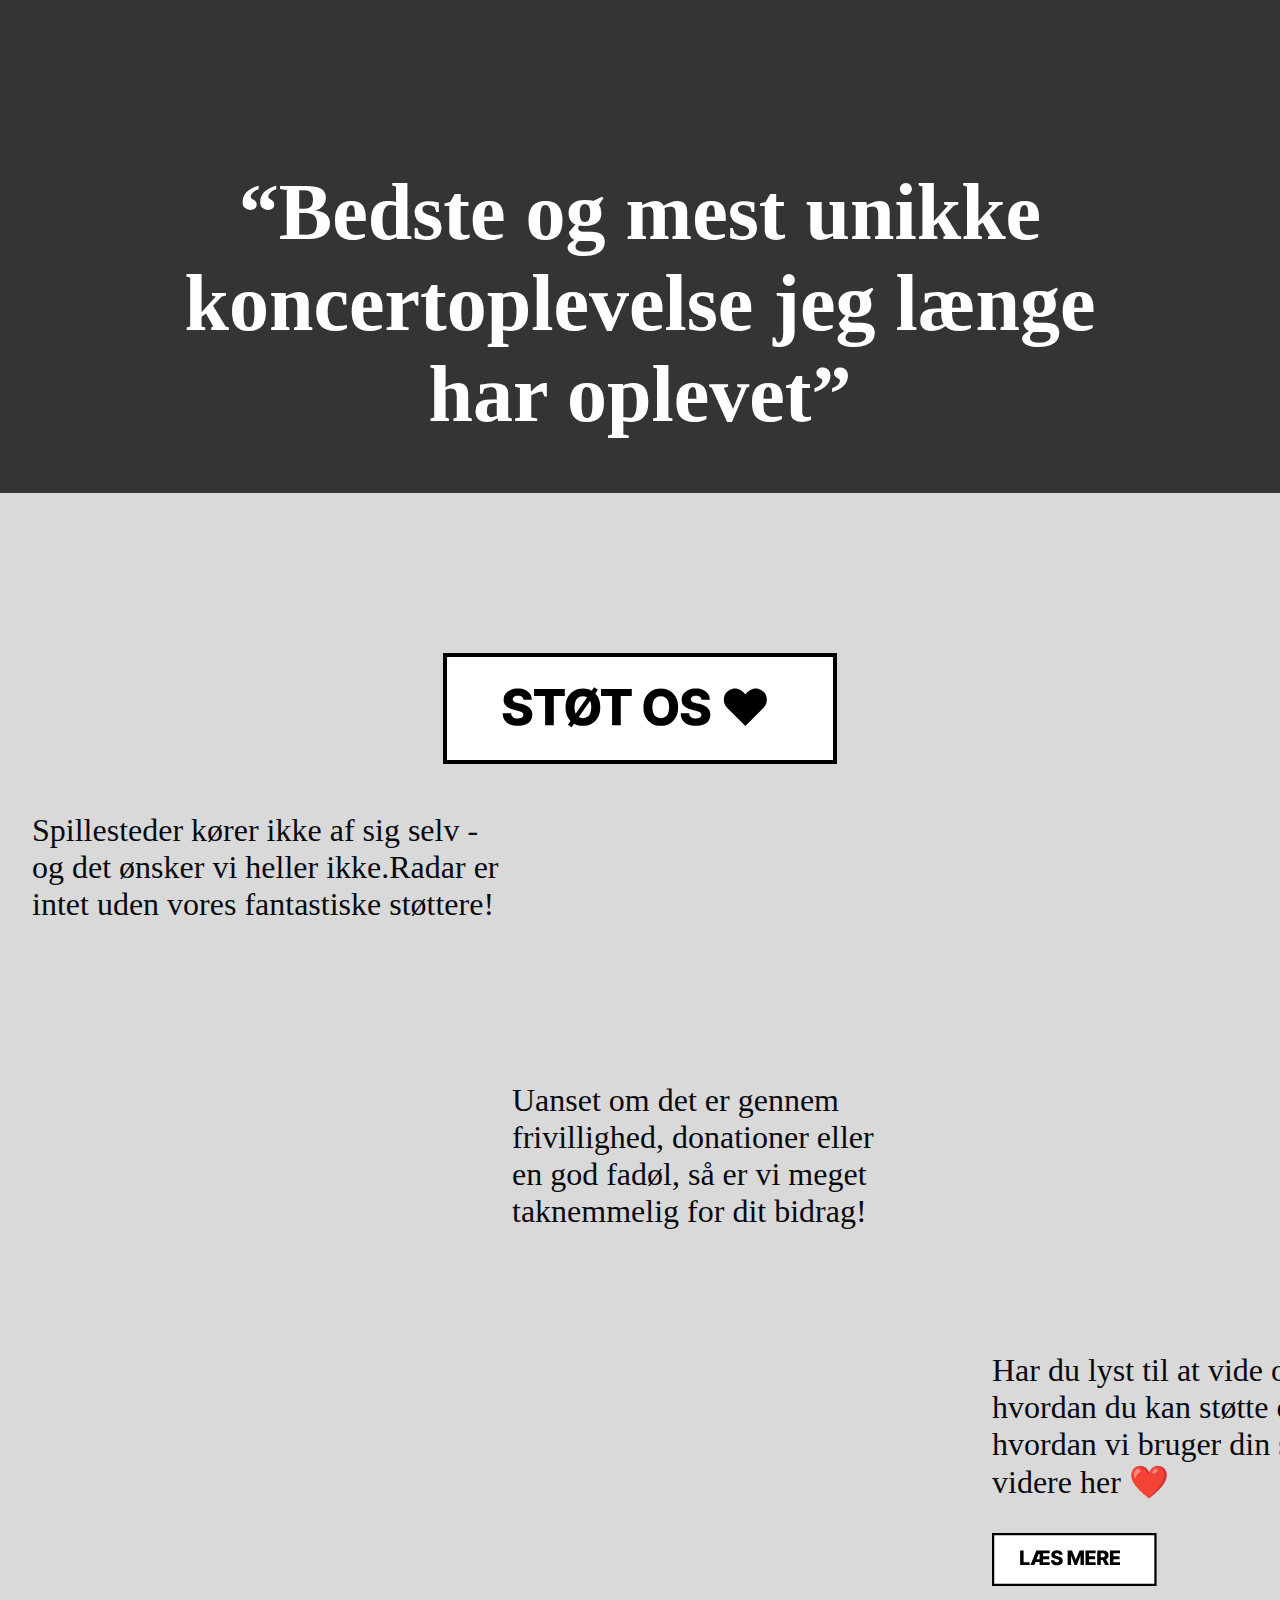
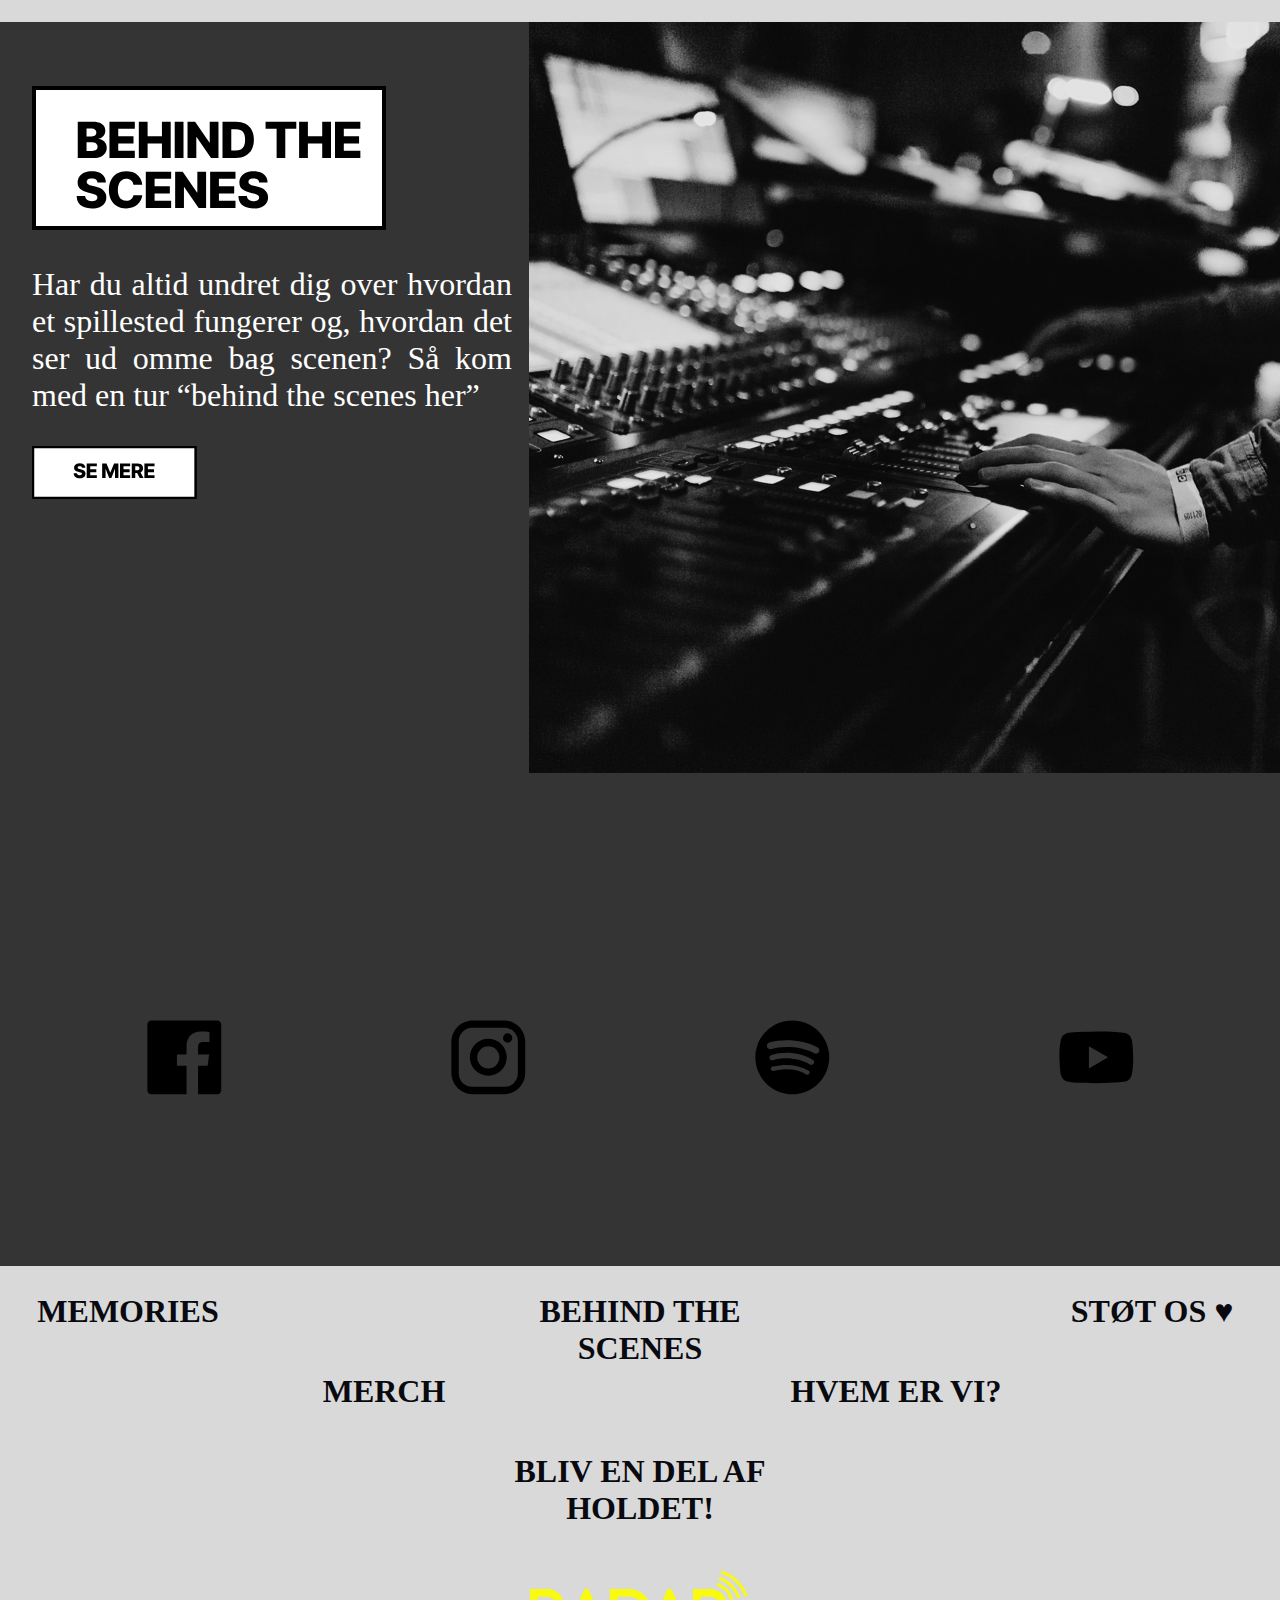
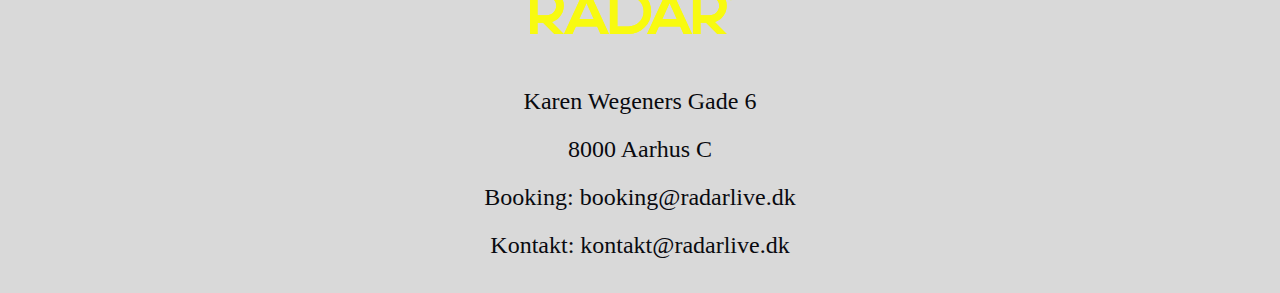
==== commit 640b6b9e: "." ====
--- a/eksamensprojekt_radar/index.html
+++ b/eksamensprojekt_radar/index.html
@@ -209,20 +209,21 @@
       <!-- SECTION 2 - Hvem er vi?-->
       <section class="section_hvem">
         <div class="HvemErVi">
-          <article class="article_hvem">
-            <img
-              src="images/landingpage/HvemErVi.webp"
-              alt="sort/hvid billede af spillestedet Radars fasade"
-            />
+          <article class="article_hvem" id="hvem_title">
+            <a href="hvem.html"
+              ><img
+                src="/images/buttons/button_hvemErVi.svg"
+                alt="knap: hvem er vi"
+            /></a>
           </article>
 
           <article class="article_hvem">
             <div>
-              <a href="hvem.html"
-                ><img
-                  src="/images/buttons/button_hvemErVi.svg"
-                  alt="knap: hvem er vi"
-              /></a>
+              <img
+                class="hvem_img"
+                src="images/landingpage/HvemErVi.webp"
+                alt="sort/hvid billede af spillestedet Radars fasade"
+              />
             </div>
 
             <div class="hvem_txt">
@@ -231,7 +232,7 @@
                 niche bands og et unikt fællesskab
               </p>
             </div>
-            <div>
+            <div class="hvem_readMore">
               <a href="hvem.html#historie"
                 ><img
                   src="images/buttons/button_laesmere.svg"
@@ -253,7 +254,7 @@
         </div>
 
         <div class="hold_grid">
-          <article>
+          <article class="overlays_hold">
             <img
               class="background_frivillig"
               src="images/landingpage/holdet_lp/Firefly_frivillig1.webp"
--- a/eksamensprojekt_radar/css/global.css
+++ b/eksamensprojekt_radar/css/global.css
@@ -72,3 +72,11 @@
 }
 
 
+/*Responsivity*/
+
+    /*Mobile (small screens) Max-width 768px*/
+    @media (max-width: 768px) {
+
+        body{
+            max-width: 100vw;
+        }--- a/eksamensprojekt_radar/css/header.css
+++ b/eksamensprojekt_radar/css/header.css
@@ -259,4 +259,14 @@
     justify-content: right;
     height: 2rem;
 }
-*/+*/
+
+
+/*Mobile (small screens) Max-width 768px*/
+@media (max-width: 768px) {
+
+    h1{
+        transform: scale(0.6);
+    }
+}
+    --- a/eksamensprojekt_radar/css/footer.css
+++ b/eksamensprojekt_radar/css/footer.css
@@ -58,6 +58,7 @@
         grid-template-columns: 1fr 1fr 1fr 1fr 1fr;
         grid-template-rows: 5rem 5rem 5rem;
         text-align: center;
+        overflow: visible
     }
 
     /*Grid positioning for subpages*/
@@ -112,4 +113,43 @@
     footer p{
         color: var(--sortish);
         font-size: 1.5rem;
+    }
+
+/*@Media breakpoints - Responsivitet*/
+
+    /*Laptop (large screens)*/
+
+
+
+    /*Tablets (medium screens) Max-width 1024px*/
+    
+    
+
+    /*Mobile (small screens) Max-width 768px*/
+    @media (max-width: 768px) {
+        /*Footer*/
+        .grid_soMe{
+            transform: scale(0.9);
+        }
+
+        /* Footer subpages*/
+        .subpages_footer{
+            max-width: 100vw;
+            overflow: hidden;
+            display: block;
+
+        }
+
+        .subpages_footer h2{
+            transform: scale(0.8);
+            
+        }
+
+        .info_footer{
+            display: block;
+            justify-items: center;
+        }
+        .info_footer p, img{
+            transform: scale(0.8);
+        }
     }--- a/eksamensprojekt_radar/css/index.css
+++ b/eksamensprojekt_radar/css/index.css
@@ -332,5 +332,401 @@
             text-align: justify;
         }
 
-
+/*Responsivity*/ 
+
+    /*Tablets (medium screens) Max-width 1024px*/
+    @media (max-width: 1024px) {
+        /*Generelt*/
+        body{
+            max-width: 100vw;
+        }
+
+        .hero {
+            height: 50vh; /* Reduce hero section height */
+        }
+    }
+
+
+
+
+
+    /*Mobile (small screens) Max-width 768px*/
+    @media (max-width: 768px) {
+
+        body{
+            max-width: 100vw;
+        }
+
+        header{
+            max-width: 100vw;
+        }
+        .produkter_container {
+            grid-template-columns: 1fr; /* 1 column layout */
+        }
+    
+        .hero {
+            height: 50vh; /* Reduce hero section height */
+        }
+    
+        .produkt_txt_pad {
+            text-align: center; /* Center align text */
+        }
+
+
+
+        /*hero section */
+
+    #hero_img{
+        width: 100vw;
+        height: auto;
+    }
+    .radar_logo{
+        display: flex;
+        justify-self: center;
+        padding-top: 1rem;
+        padding-left: 1rem;
+        position: relative;
+        transform: scale(2);
+    }
+
+    .hero_title{
+        height: 50%;
+        display: block;
+        font-size: 4rem;
+        position: absolute;
+        bottom: 25%;
+        left: -18%;
+    }
+
+
+
+    /*Seciton 1 - Det sker*/
+    /*Section "detSker"*/
+    .detSker{
+        display: block;
+        max-width: 100%;
+        background-color: var(--footer);
+        margin: 0;
+    }
+
+    .titleBox{
+        padding-bottom: 3rem;
+    }
+
+    .margin_detSker{
+        margin-left: 2rem;
+        margin-right: 2rem;
+        margin-bottom: 2rem;
+    }
+    .artist_container{
+        /*brug grid i stedet! Regn det ud!*/
+        display: grid;
+        grid-template-columns: 1fr 1fr 1fr;
+        grid-template-rows: auto;
+        max-width: 100%;
+        height: auto;
+        row-gap: 5rem;
+        column-gap: 5rem;
+    }
+
+    /*Artist boxes*/
+    .artistbox{
+        display: block;
+        width: 100vw;
+        height: auto;
+        background-color: rgba(250, 235, 215, 0);
+        margin-left: 1rem;
+        justify-items: center;
+        align-items: center;
+    }
+
+    .artist_img{
+        width: 100%;
+        height: auto;
+        object-fit: cover;
+    }
+    .artist_button{
+        display: flex;
+        justify-items: left;
+        padding-top: 3rem;
+    }
+    .artistbox_txt{
+        width: 60%;
+    }
+
+    /*Scroll container*/
+    div.scroll-container {
+        background-color: var(--footer);
+        overflow: auto;
+        white-space: nowrap;
+        display: flex;
+        margin-left: 0;
+        margin-right: 0;
+        width: 100%;
+        
+      }
+      
+      div.scroll-container img {
+        padding-right: 4rem;
+      }
+
+
+      /*Section 2 - Hvem er vi?*/
+    .section_hvem{
+        width: 100vw;
+        display: block;
+        margin: 0;
+        padding-bottom: 10rem;
+        justify-content: center;
+    }
+
+    #hvem_title{
+        display: flex;
+        justify-content: center;
+    }
+
+    /* flex section*/
+    .HvemErVi{
+        display: block;
+        width: 100vw;
+
+    }
+
+    /* Hvem er vi - articles*/
+    .article_hvem{
+        width: 100%;
+        display: block;
+    }
+
+    .hvem_img{
+        width: 100%;
+        display: block;
+    }
+
+    .hvem_readMore{
+        display: flex;
+        justify-self: center;
+    }
+    /*Hvem er vi - texbox*/
+    .hvem_txt{
+        width: 50%;
+        display: none;
+    }
+
+/*Buttons*/
+
+    .button_hover:hover{
+        transform: scale(1.1);
+            transition: 0.3s;
+    }
+
+    /*Links*/
+        a:hover{
+            transform: scale(1.1);
+            transition: 0.3s;
+        }
+
+        #seMere_hover img:hover{
+            transform: scale(1.1);
+            transition: 0.3s;
+        }
+
+
+/*Section 3 - Bliv del af holdet*/
+        /*section flex*/
+        .section_holdet{
+            display: block;
+            padding-top: 5rem;
+            background-color: var(--footer);
+            margin: 0;
+        }
+        .section_holdet p {
+            color: var(--sortish);
+            width: 80vw;
+        }
+
+        .hold_grid{
+            display: grid;
+            grid-template-columns: 1fr;
+            margin-left: 2rem;
+            max-width: 100vw;
+            margin-bottom: 2rem;
+            margin-top: -5rem;
+        }
+        /*Holdet - texbox*/
+        .hold_txt{
+            width: 100vw;
+            margin-top: -15rem;
+        }
+
+        /*Picture overlay for "bliv del af holdet"*/
+        .overlays_hold{
+            transform: scale(0.8);
+            display: block;
+            position: relative;
+            left: -5rem;
+        }
+        
+        .background_frivillig{
+            position: relative;
+            top: 0;
+            z-index: 1;
+        }
+
+        .overlay_frivillig{
+            position: relative;
+            top: -30%;
+            left: 30%;
+            z-index: 2;
+        }
+
+        /*Holdet_title*/
+        .holdet_title{
+            display: flex;
+            justify-content: center;
+            padding-bottom: 5rem;
+        }
+
+/*Section 4 - Memories*/
+        .section_memories{
+                display: block;
+                margin-left: 2rem;
+                margin-right: 2rem;
+                margin-bottom: 2rem;
+                margin-top: -7rem;
+        }
+
+        /*Textbox*/
+        .memories_txt{
+            width: 50%;
+        }
+
+        /*Polariod container*/
+        .polaroid_container1{
+            display: grid;
+            grid-template-columns: 20% 20% 50%;
+            grid-template-rows: auto;
+            max-width: 100%;
+            height: auto;
+            row-gap: 5rem;
+            column-gap: 5rem;
+            padding-top: 2rem;
+
+        }
+        .polaroid_container2{
+            display: grid;
+            grid-template-columns: 20% 20% 20% 40%;
+            grid-template-rows: auto;
+            max-width: 100%;
+            height: auto;
+            row-gap: 5rem;
+            column-gap: 5rem;
+            padding-top: 5rem;
+        }
+
+        /*Memory quote - section */
+
+        .section_memQuote{
+            display: flex;
+            justify-content: center;
+
+        }
+        .memory_quote{
+            width: 70rem;
+            
+        }
+        .memory_quote h1{
+            font-size: 5rem;
+            text-align: center;
+        }
+
+/*Section 5 - Støt os*/
+        /*Title*/
+        .stot_title{
+            display: flex;
+            justify-content: center;
+        }
+
+        /*Textboxes*/
+        .stot_text1{
+            width: 30rem;
+
+        }
+        .stot_text2{
+            width: 30rem;
+        }
+        .stot_text3{
+            width: 30rem;
+        }
+
+        /*Textbox grid*/
+        .section_stot{
+            background-color: var(--footer);
+            margin: 0;
+        }
+
+        .section_stot p{
+            color: #090a0f;
+        }
+        .stot_grid{
+            display: grid;
+            grid-template-columns: 1fr 1fr 1fr;
+            grid-template-rows: 1fr 1fr 1fr;
+            height: auto;
+            max-width: 100%;
+            row-gap: 0rem;
+            column-gap: 0rem;
+            padding-top: 1rem;
+            box-sizing: border-box;
+            margin-left: 2rem;
+            margin-right: -20rem;
+            margin-bottom: 2rem;
+        }
+
+        .grid_article2{
+            grid-row: 2; /* Places the div in the second row */
+            grid-column: 2; /* Places the div in the second column */
+        }
+        .grid_article3{
+            grid-row: 3; /* Places the div in the second row */
+            grid-column: 3; /* Places the div in the second column */
+        }
+
+
+
+        /*Section 6 - Behind the scenes*/
+        /* Title box*/ 
+        .title_box{
+            padding-top: 4rem;
+        }
+        /*Grid på section*/
+        .grid_behind{
+            display: grid;
+            grid-template-columns: 1fr;
+            grid-template-rows: auto;
+            height: auto;
+            max-width: 100vw;
+            row-gap: 0rem;
+            column-gap: 0rem;
+            padding-top: 10rem;
+            box-sizing: border-box;
+            overflow: hidden;
+            padding-top: 0rem;
+        }
+
+        /*Section remove margin-right*/
+        .behind_margin{
+            display: flex;
+            overflow: hidd';
+            width: 100%;
+            height: auto;
+            margin-right: -2rem;
+        }
+        /*Textbox behind*/
+        .behind_txt{
+            width: 30rem;
+            text-align: justify;
+        }
+
+    }
         